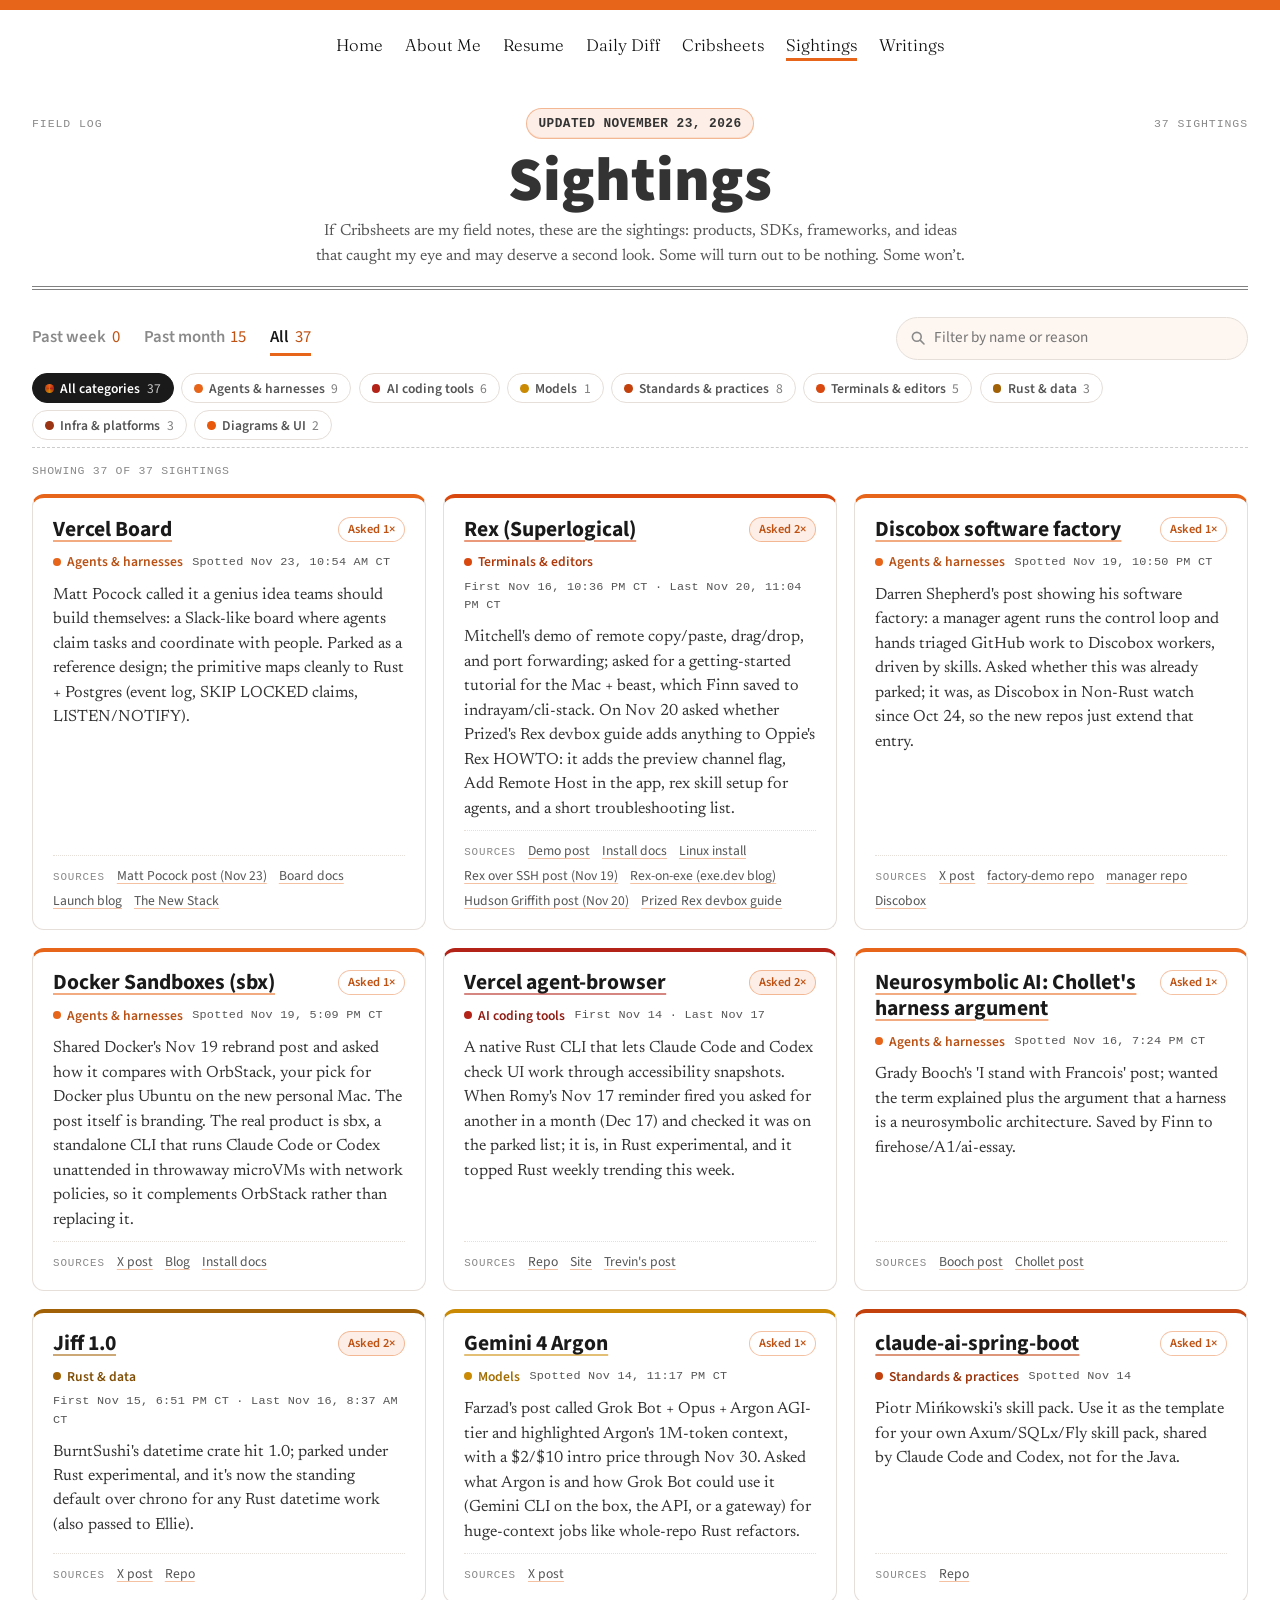
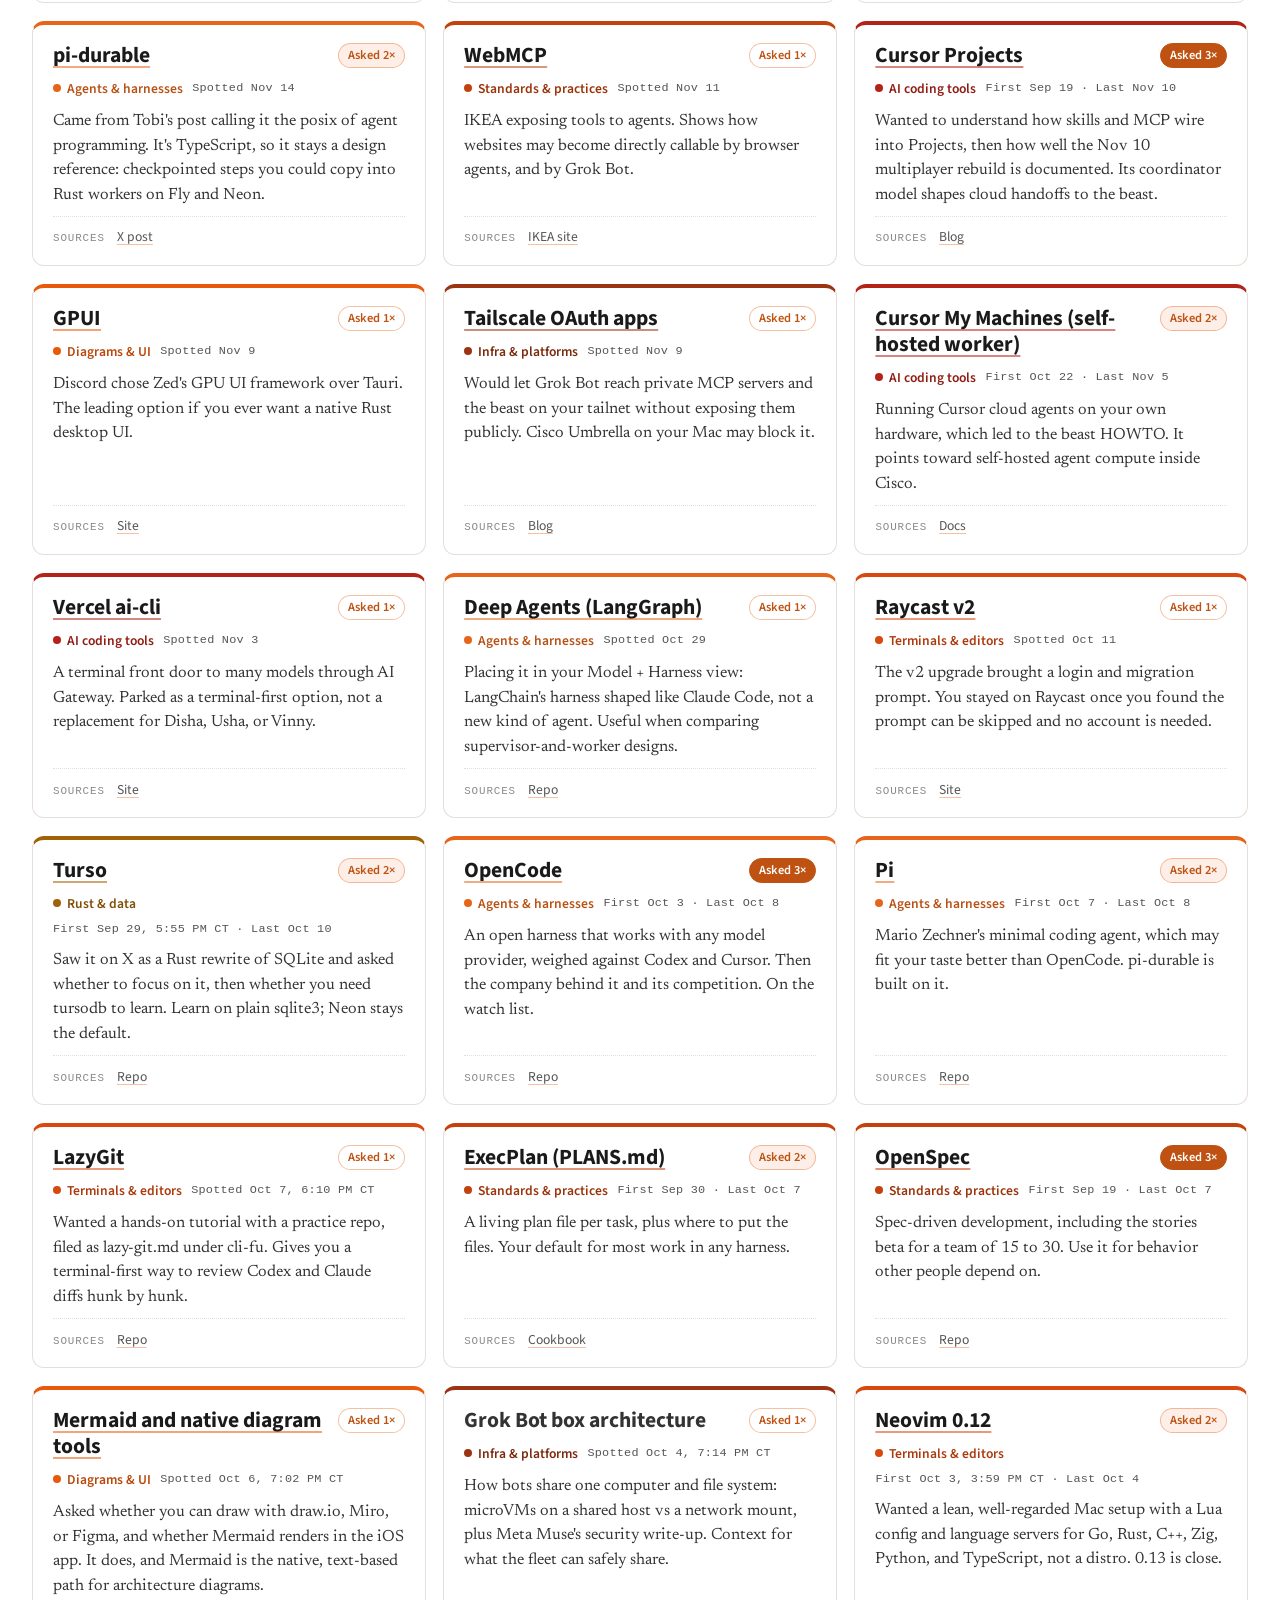
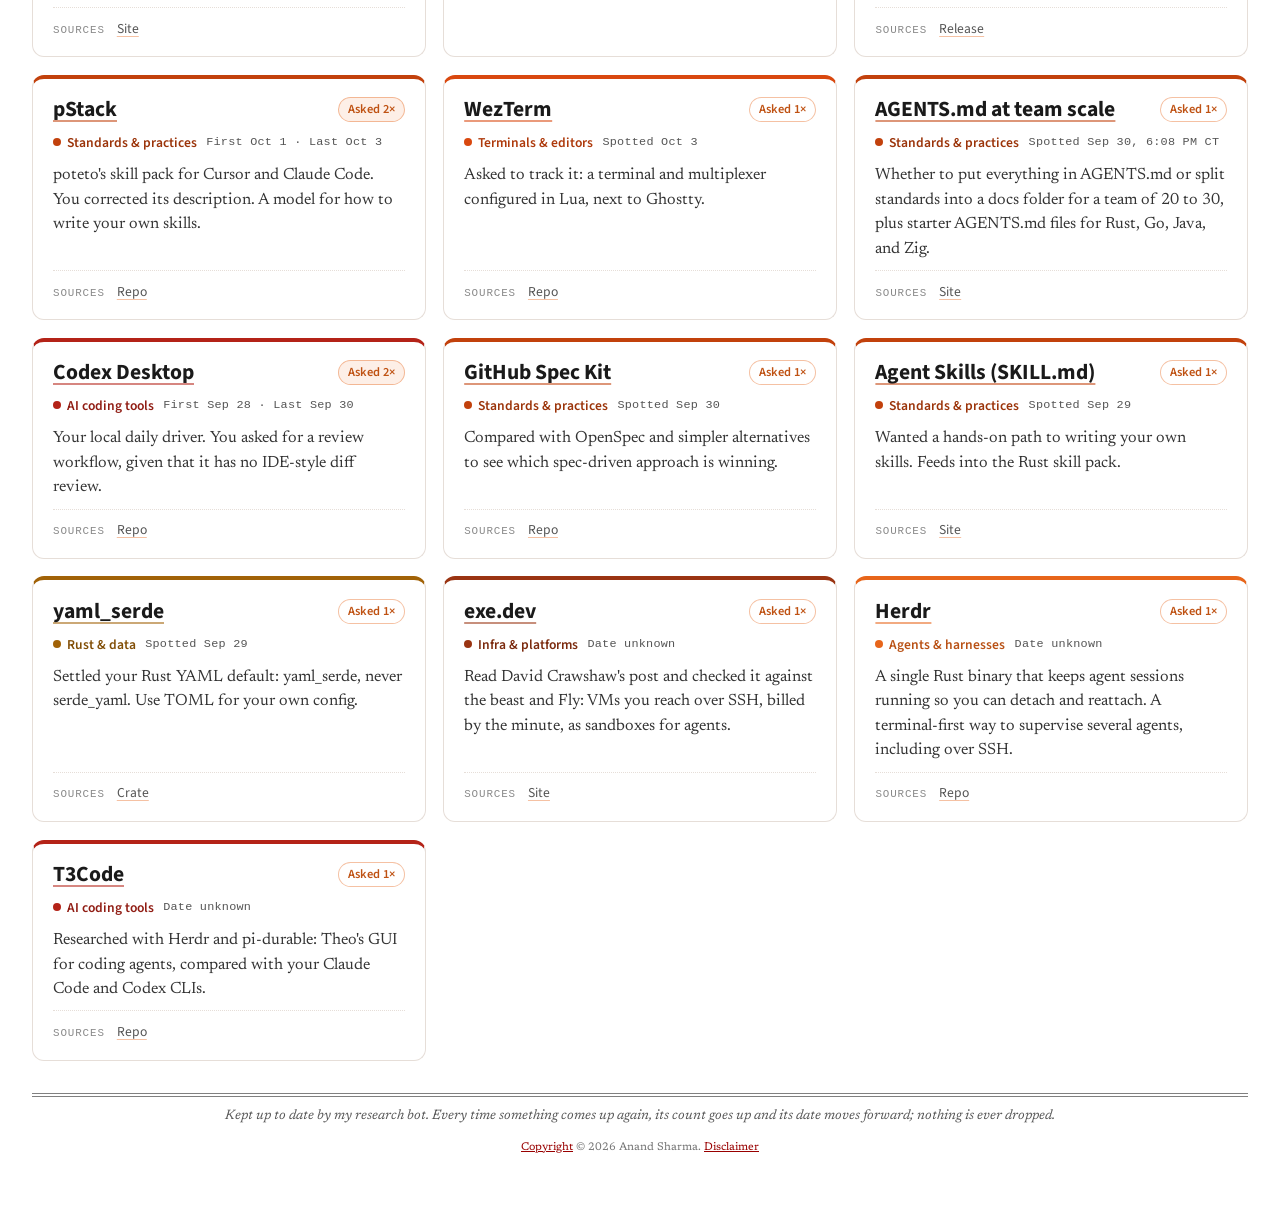
==== index.html @ 1b028ce7 "Launch Sightings: live card view of the research bot's tech log Single static page that fetches aske" ====
<!DOCTYPE html>
<html lang="en">
<head>
  <meta charset="utf-8">
  <meta name="viewport" content="width=device-width, initial-scale=1">
  <title>Sightings | Anand Sharma</title>
  <meta name="description" content="Sightings by Anand Sharma: new products, SDKs, frameworks, and ideas that caught my eye and may deserve a second look.">
  <link rel="canonical" href="https://sightings.indrayam.com/">
  <meta property="og:type" content="website">
  <meta property="og:title" content="Sightings | Anand Sharma">
  <meta property="og:description" content="New products, SDKs, frameworks, and ideas that caught my eye and may deserve a second look.">
  <meta property="og:url" content="https://sightings.indrayam.com/">
  <meta property="og:site_name" content="Sightings">
  <meta name="twitter:card" content="summary">
  <meta name="twitter:title" content="Sightings | Anand Sharma">
  <meta name="twitter:description" content="New products, SDKs, frameworks, and ideas that caught my eye and may deserve a second look.">
  <link rel="icon" href="/favicon.ico" sizes="any">
  <link rel="apple-touch-icon" href="/apple-touch-icon.png">
  <meta name="theme-color" content="#e7651a">
  <link rel="preconnect" href="https://fonts.googleapis.com">
  <link rel="preconnect" href="https://fonts.gstatic.com" crossorigin>
  <link rel="stylesheet" href="https://fonts.googleapis.com/css2?family=Fraunces:opsz,wght@9..144,300&amp;family=Newsreader:ital,opsz,wght@0,6..72,400;0,6..72,600;1,6..72,400&amp;family=Source+Sans+Pro:wght@400;600;700;900&amp;display=swap">
  <link rel="stylesheet" href="./styles.css">
  <link rel="preload" href="./asked-about.json" as="fetch" crossorigin>
</head>
<body>
  <div class="page-container">
    <header class="site-header">
      <nav class="site-nav" aria-label="Site navigation">
        <ul>
          <li><a href="https://indrayam.com/">Home</a></li>
          <li><a href="https://blog.indrayam.com/aboutme.html">About Me</a></li>
          <li><a href="https://resume.indrayam.com/">Resume</a></li>
          <li><a href="https://dailydiff.indrayam.com/">Daily Diff</a></li>
          <li><a href="https://cribsheets.indrayam.com/">Cribsheets</a></li>
          <li><a href="https://sightings.indrayam.com/" aria-current="page">Sightings</a></li>
          <li><a href="https://blog.indrayam.com/">Writings</a></li>
        </ul>
      </nav>
    </header>

    <main class="sheet">
      <header class="masthead">
        <div class="masthead-eyebrow">
          <span class="masthead-eyebrow-left">Field log</span>
          <div class="masthead-date-wrap">
            <time id="masthead-updated" datetime="">Loading…</time>
          </div>
          <span id="masthead-count" class="masthead-eyebrow-right">&nbsp;</span>
        </div>
        <h1 class="masthead-name">Sightings</h1>
        <p class="masthead-tagline">If Cribsheets are my field notes, these are the sightings: products, SDKs, frameworks, and ideas that caught my eye and may deserve a second look. Some will turn out to be nothing. Some won&rsquo;t.</p>
        <hr class="masthead-rule">
      </header>

      <section class="controls" aria-label="Filter sightings">
        <div class="controls-row">
          <div id="recency-tabs" class="recency-tabs" role="group" aria-label="Time range"></div>
          <label class="search">
            <span class="sr-only">Filter by name or reason</span>
            <svg aria-hidden="true" viewBox="0 0 20 20" width="16" height="16"><circle cx="8.5" cy="8.5" r="5.5" fill="none" stroke="currentColor" stroke-width="2"/><path d="M13 13l4.5 4.5" stroke="currentColor" stroke-width="2" stroke-linecap="round"/></svg>
            <input id="search" type="search" placeholder="Filter by name or reason" autocomplete="off">
          </label>
        </div>
        <div id="category-chips" class="category-chips" role="group" aria-label="Category"></div>
      </section>

      <p id="results-status" class="results-status" role="status" aria-live="polite"></p>
      <div id="cards" class="cards" aria-busy="true"></div>

      <footer class="colophon">
        Kept up to date by my research bot. Every time something comes up again, its count goes up and its date moves forward; nothing is ever dropped.
      </footer>
    </main>

    <footer class="copyright">
      <a href="https://creativecommons.org/licenses/by-nd-nc/1.0/">Copyright</a> &copy; 2026 Anand Sharma. <a href="https://blog.indrayam.com/disclaimer.html">Disclaimer</a>
    </footer>
  </div>

  <script src="./app.js"></script>
</body>
</html>
---- styles.css ----
:root {
  --bg-page: #ffffff;
  --bg-card: #ffffff;
  --bg-warm: #fdf6f1;
  --ink: #333333;
  --ink-strong: #1a1a1a;
  --ink-soft: #555555;
  --ink-faint: #8a8a8a;
  --rule: #808080;
  --rule-subtle: #e6ded8;
  --accent: #e7651a;
  --accent-soft: rgba(231, 101, 26, 0.1);
  --accent-line: rgba(231, 101, 26, 0.4);
  /* Darker shade of --accent for white text (4.5:1+). */
  --accent-strong: #bf5213;
  --link: #990000;
  --font-display: "Source Sans Pro", Arial, sans-serif;
  --font-body: "Newsreader", Georgia, "Times New Roman", serif;
  --font-mono: Courier, "Courier New", monospace;
  --sheet-pad: clamp(1rem, 2.5vw, 2.25rem);
  --radius: 12px;
}

*,
*::before,
*::after {
  box-sizing: border-box;
}

::selection {
  background-color: rgba(231, 101, 26, 0.18);
  color: inherit;
}

html {
  -webkit-font-smoothing: antialiased;
  -moz-osx-font-smoothing: grayscale;
  overflow-x: hidden;
}

body {
  margin: 0 0 5px;
  background: var(--bg-page);
  border-top: 10px solid var(--accent);
  color: var(--ink);
  font-family: var(--font-body);
  line-height: 1.55;
}

a {
  color: var(--link);
  text-decoration: underline;
  text-underline-offset: 0.12em;
}

.page-container {
  padding: 0 0 4rem;
}

.sr-only {
  position: absolute;
  width: 1px;
  height: 1px;
  padding: 0;
  margin: -1px;
  overflow: hidden;
  clip: rect(0, 0, 0, 0);
  white-space: nowrap;
  border: 0;
}

/* Site header: shared with the blog, resume, The Daily Diff, and Cribsheets. */
.site-header {
  margin-top: 18px;
  margin-bottom: 14px;
}

.site-nav ul {
  display: flex;
  flex-wrap: wrap;
  justify-content: center;
  gap: 4px 22px;
  margin: 0;
  padding: 0;
  list-style: none;
}

.site-nav a {
  display: inline-block;
  padding: 4px 0;
  color: #111111;
  font-family: Fraunces, Georgia, "Times New Roman", serif;
  font-size: 1.05rem;
  font-weight: 300;
  text-decoration: underline;
  text-decoration-color: transparent;
  text-decoration-thickness: 3px;
  text-underline-offset: 7px;
  transition: text-decoration-color 0.15s ease;
}

.site-nav a:hover,
.site-nav a:focus-visible,
.site-nav a[aria-current="page"] {
  text-decoration-color: var(--accent);
}

.site-nav a:focus-visible {
  outline: 2px solid #e7651a;
  outline-offset: 4px;
}

.copyright {
  font-family: var(--font-body);
  font-size: 0.6875rem;
  margin-top: 5px;
  text-align: center;
  color: #767676;
}

.copyright a {
  color: var(--link);
}

/* Sheet */
.sheet {
  max-width: 1320px;
  margin: 0 auto;
  padding: var(--sheet-pad);
  padding-bottom: 0.4rem;
}

/* Masthead: same structure as The Daily Diff's. */
.masthead {
  text-align: center;
  padding-bottom: 0.45rem;
}

.masthead-eyebrow {
  display: grid;
  grid-template-columns: 1fr auto 1fr;
  align-items: center;
  gap: 0.75rem;
  font-family: var(--font-mono);
  font-size: 0.72rem;
  letter-spacing: 0.08em;
  text-transform: uppercase;
  color: var(--ink-faint);
  padding-bottom: 0.35rem;
}

.masthead-eyebrow-left {
  text-align: left;
}

.masthead-eyebrow-right {
  text-align: right;
}

.masthead-date-wrap {
  display: inline-flex;
  align-items: center;
  padding: 0.28rem 0.7rem 0.3rem;
  border: 1px solid var(--accent-line);
  border-radius: 999px;
  background: var(--accent-soft);
  box-shadow: inset 0 -1px 0 rgba(231, 101, 26, 0.12);
  color: var(--ink);
  font-size: 0.8rem;
  font-weight: 700;
  letter-spacing: 0.035em;
}

.masthead-name {
  font-family: var(--font-display);
  font-weight: 900;
  font-size: clamp(2.5rem, 5vw, 3.85rem);
  line-height: 1.02;
  margin: 0.3rem 0 0;
  color: var(--ink);
}

.masthead-tagline {
  max-width: 44rem;
  margin: 0.4rem auto 0;
  font-size: 1rem;
  color: var(--ink-soft);
  text-wrap: balance;
}

.masthead-rule {
  border: none;
  border-top: 4px double var(--rule);
  margin: 1.1rem 0 0.32rem;
}

/* Controls */
.controls {
  padding: 0.9rem 0 0.4rem;
  border-bottom: 1px dashed #cccccc;
}

.controls-row {
  display: flex;
  flex-wrap: wrap;
  align-items: center;
  justify-content: space-between;
  gap: 0.75rem 1.5rem;
}

.recency-tabs {
  display: flex;
  gap: 1.5rem;
}

.tab {
  appearance: none;
  background: none;
  border: none;
  padding: 0.3rem 0;
  font-family: var(--font-display);
  font-size: 1.05rem;
  font-weight: 600;
  color: var(--ink-faint);
  cursor: pointer;
  border-bottom: 3px solid transparent;
  transition: color 0.15s ease, border-color 0.15s ease;
}

.tab:hover {
  color: var(--ink);
  border-bottom-color: var(--accent-line);
}

.tab[aria-pressed="true"] {
  color: var(--ink-strong);
  border-bottom-color: var(--accent);
}

.tab-count {
  margin-left: 0.35rem;
  font-weight: 400;
  color: var(--accent-strong);
  font-variant-numeric: tabular-nums;
}

.tab:focus-visible,
.chip:focus-visible,
.search input:focus-visible,
.card a:focus-visible {
  outline: 2px solid var(--accent);
  outline-offset: 3px;
}

.search {
  position: relative;
  display: flex;
  align-items: center;
  flex: 0 1 22rem;
  min-width: 14rem;
  color: var(--ink-faint);
}

.search svg {
  position: absolute;
  left: 0.85rem;
  pointer-events: none;
}

.search input {
  width: 100%;
  padding: 0.55rem 0.9rem 0.55rem 2.3rem;
  font: inherit;
  font-family: var(--font-display);
  font-size: 0.95rem;
  color: var(--ink);
  background: var(--bg-warm);
  border: 1px solid var(--rule-subtle);
  border-radius: 999px;
  transition: border-color 0.15s ease, background-color 0.15s ease;
}

.search input:focus {
  background: #ffffff;
  border-color: var(--accent);
}

.category-chips {
  display: flex;
  flex-wrap: wrap;
  gap: 0.45rem;
  margin-top: 0.85rem;
}

.chip {
  --hue: var(--accent);
  display: inline-flex;
  align-items: center;
  gap: 0.4rem;
  padding: 0.28rem 0.75rem;
  font-family: var(--font-display);
  font-size: 0.85rem;
  font-weight: 600;
  color: var(--ink-soft);
  background: #ffffff;
  border: 1px solid var(--rule-subtle);
  border-radius: 999px;
  cursor: pointer;
  transition: color 0.15s ease, background-color 0.15s ease, border-color 0.15s ease;
}

.chip::before {
  content: "";
  width: 0.55rem;
  height: 0.55rem;
  border-radius: 50%;
  background: var(--hue);
}

.chip.is-all::before {
  background: conic-gradient(#e7651a, #b42318, #ca8a04, #c2410c, #e7651a);
}

.chip:hover {
  color: var(--ink-strong);
  border-color: var(--hue);
}

.chip[aria-pressed="true"] {
  color: #ffffff;
  background: var(--ink-strong);
  border-color: var(--ink-strong);
}

.chip.is-empty {
  opacity: 0.45;
}

.chip-count {
  font-weight: 400;
  font-variant-numeric: tabular-nums;
  opacity: 0.75;
}

.results-status {
  margin: 0.9rem 0 0.9rem;
  font-family: var(--font-mono);
  font-size: 0.72rem;
  letter-spacing: 0.06em;
  text-transform: uppercase;
  color: var(--ink-faint);
}

.results-status button {
  margin-left: 0.5rem;
  padding: 0;
  font: inherit;
  color: var(--accent-strong);
  background: none;
  border: none;
  text-decoration: underline;
  cursor: pointer;
}

/* Cards */
.cards {
  display: grid;
  grid-template-columns: 1fr;
  gap: 1.1rem;
}

@media (min-width: 680px) {
  .cards {
    grid-template-columns: repeat(2, minmax(0, 1fr));
  }
}

@media (min-width: 1040px) {
  .cards {
    grid-template-columns: repeat(3, minmax(0, 1fr));
  }
}

.card {
  --hue: var(--accent);
  position: relative;
  display: flex;
  flex-direction: column;
  gap: 0.55rem;
  min-width: 0;
  padding: 1.15rem 1.25rem 1.1rem;
  background: var(--bg-card);
  border: 1px solid var(--rule-subtle);
  border-top: 4px solid var(--hue);
  border-radius: var(--radius);
  transition: box-shadow 0.2s ease, transform 0.2s ease, border-color 0.2s ease;
}

.card:hover {
  border-color: color-mix(in srgb, var(--hue) 45%, var(--rule-subtle));
  border-top-color: var(--hue);
  box-shadow: 0 10px 28px -14px rgba(120, 50, 10, 0.35);
  transform: translateY(-2px);
}

.card.is-fresh {
  background: linear-gradient(180deg, var(--bg-warm) 0, #ffffff 7rem);
}

.card-head {
  display: flex;
  align-items: flex-start;
  justify-content: space-between;
  gap: 0.75rem;
}

.card-title {
  margin: 0;
  font-family: var(--font-display);
  font-size: 1.35rem;
  font-weight: 700;
  line-height: 1.2;
  overflow-wrap: anywhere;
}

.card-title a {
  color: var(--ink-strong);
  text-decoration: underline;
  text-decoration-color: color-mix(in srgb, var(--hue) 55%, transparent);
  text-decoration-thickness: 2px;
  text-underline-offset: 4px;
  transition: color 0.15s ease, text-decoration-color 0.15s ease;
}

.card-title a:hover {
  color: var(--accent-strong);
  text-decoration-color: var(--accent);
}

.badges {
  display: flex;
  flex-direction: column;
  align-items: flex-end;
  gap: 0.3rem;
  flex-shrink: 0;
}

.badge {
  padding: 0.12rem 0.55rem;
  font-family: var(--font-display);
  font-size: 0.78rem;
  font-weight: 600;
  white-space: nowrap;
  border-radius: 999px;
  border: 1px solid var(--accent-line);
  color: var(--accent-strong);
  background: #ffffff;
}

.badge[data-times="2"] {
  background: var(--accent-soft);
}

.badge[data-times="3"] {
  color: #ffffff;
  background: var(--accent-strong);
  border-color: var(--accent-strong);
}

.badge.is-new {
  color: #ffffff;
  background: var(--accent);
  border-color: var(--accent);
  font-size: 0.7rem;
  letter-spacing: 0.06em;
  text-transform: uppercase;
}

.card-meta {
  display: flex;
  flex-wrap: wrap;
  align-items: center;
  gap: 0.35rem 0.6rem;
  font-family: var(--font-display);
  font-size: 0.85rem;
  color: var(--ink-faint);
}

.card-cat {
  display: inline-flex;
  align-items: center;
  gap: 0.35rem;
  padding: 0;
  font: inherit;
  font-weight: 600;
  color: color-mix(in srgb, var(--hue) 80%, #000000);
  background: none;
  border: none;
  cursor: pointer;
}

.card-cat::before {
  content: "";
  width: 0.5rem;
  height: 0.5rem;
  border-radius: 50%;
  background: var(--hue);
}

.card-cat:hover {
  text-decoration: underline;
}

.card-dates {
  font-family: var(--font-mono);
  font-size: 0.74rem;
  letter-spacing: 0.02em;
  color: var(--ink-soft);
}

.card-why {
  margin: 0.1rem 0 0;
  font-size: 1.02rem;
  line-height: 1.5;
  color: var(--ink);
  overflow-wrap: anywhere;
}

.card-sources {
  display: flex;
  flex-wrap: wrap;
  align-items: baseline;
  gap: 0.25rem 0.75rem;
  margin-top: auto;
  padding-top: 0.6rem;
  border-top: 1px dotted var(--rule-subtle);
  font-family: var(--font-display);
  font-size: 0.85rem;
}

.card-sources-label {
  font-family: var(--font-mono);
  font-size: 0.68rem;
  letter-spacing: 0.08em;
  text-transform: uppercase;
  color: var(--ink-faint);
}

.card-sources a {
  color: var(--ink-soft);
  text-decoration-color: var(--accent-line);
  text-underline-offset: 3px;
}

.card-sources a:hover {
  color: var(--accent-strong);
  text-decoration-color: var(--accent);
}

mark {
  background: rgba(231, 101, 26, 0.22);
  color: inherit;
  border-radius: 2px;
}

.empty {
  grid-column: 1 / -1;
  padding: 2.5rem 1rem;
  text-align: center;
  color: var(--ink-soft);
  background: var(--bg-warm);
  border: 1px dashed var(--accent-line);
  border-radius: var(--radius);
}

.empty[data-state="error"] {
  color: var(--link);
}

.colophon {
  margin-top: 2rem;
  padding-top: 0.6rem;
  border-top: 4px double var(--rule);
  font-size: 0.85rem;
  font-style: italic;
  text-align: center;
  color: var(--ink-soft);
}

@media (max-width: 640px) {
  .masthead-eyebrow {
    grid-template-columns: 1fr;
    justify-items: center;
    gap: 0.3rem;
  }

  .masthead-eyebrow-left {
    display: none;
  }

  .masthead-eyebrow-right {
    text-align: center;
  }

  .search {
    flex-basis: 100%;
  }

  .recency-tabs {
    gap: 1.1rem;
  }

  .category-chips {
    flex-wrap: nowrap;
    overflow-x: auto;
    margin-right: calc(-1 * var(--sheet-pad));
    padding-right: var(--sheet-pad);
    padding-bottom: 0.3rem;
    scrollbar-width: none;
  }

  .chip {
    flex-shrink: 0;
  }
}

@media (prefers-reduced-motion: reduce) {
  .card,
  .card:hover {
    transition: none;
    transform: none;
  }
}
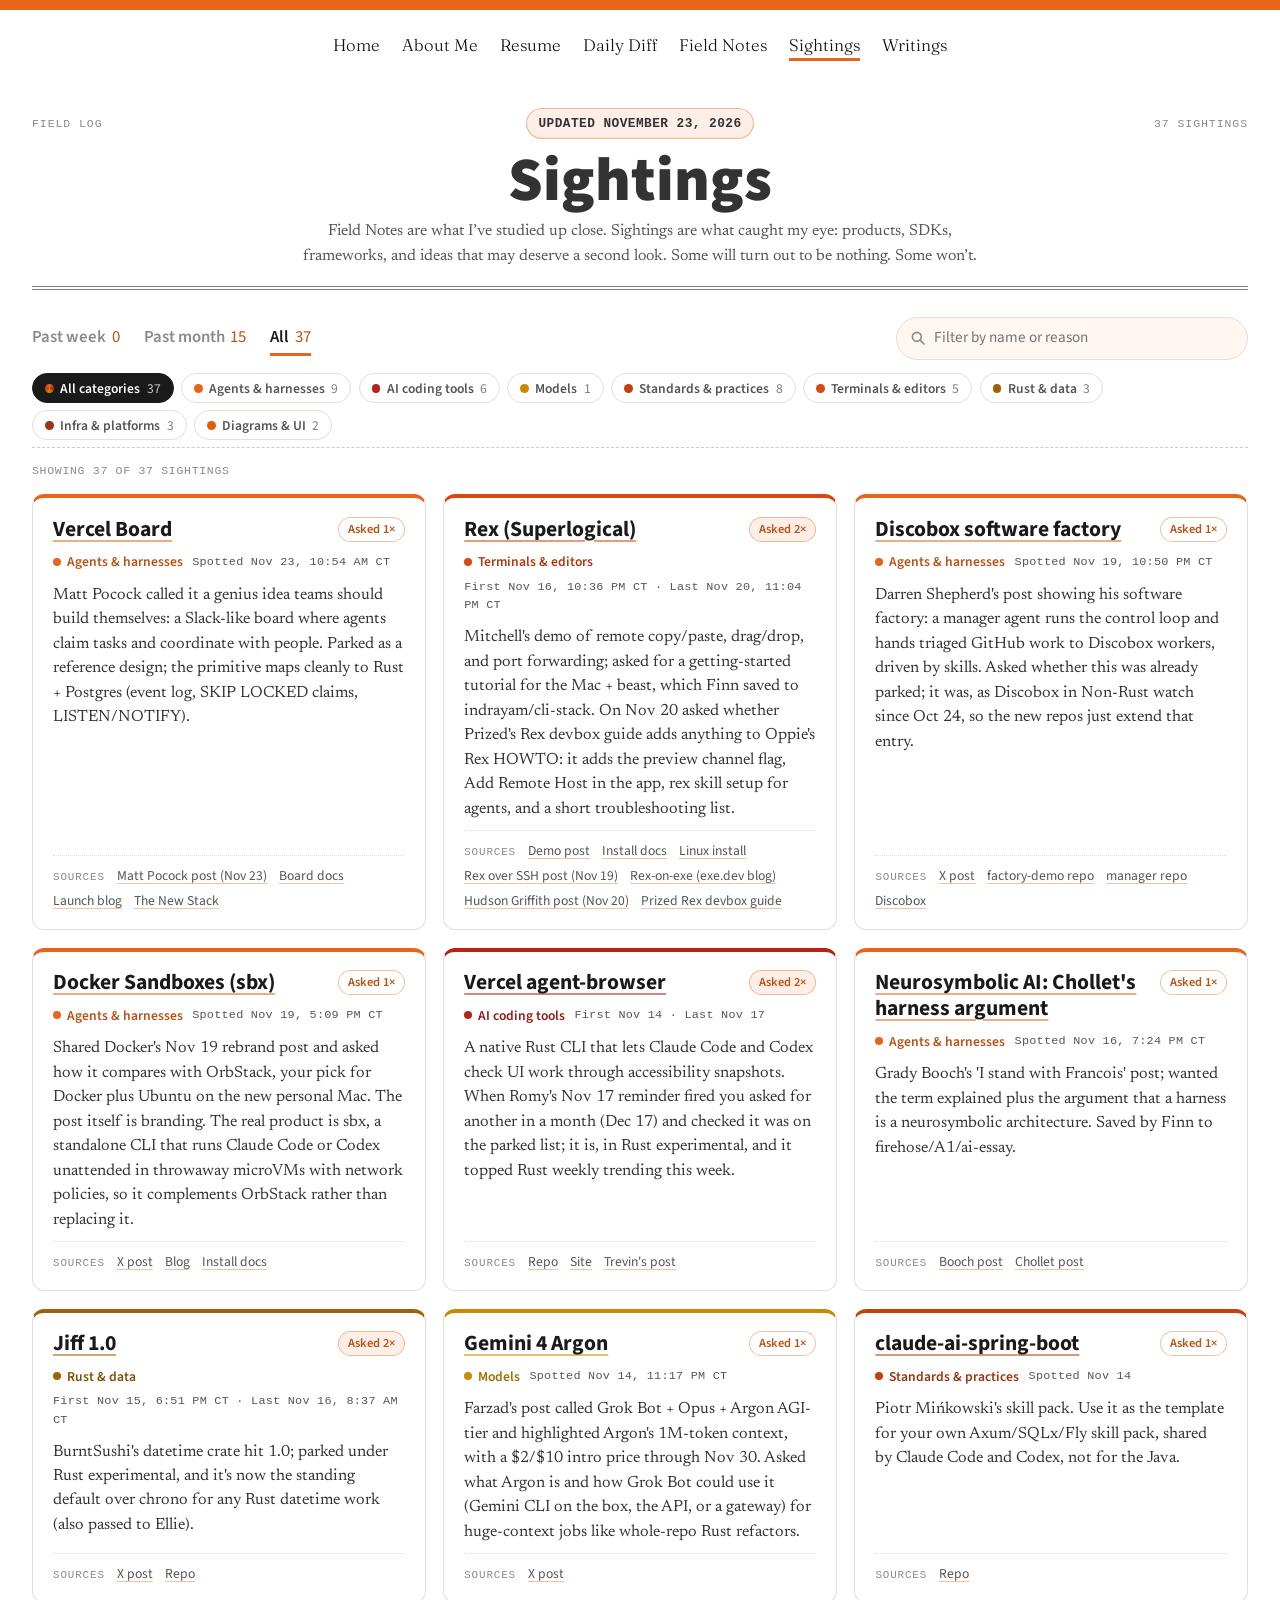
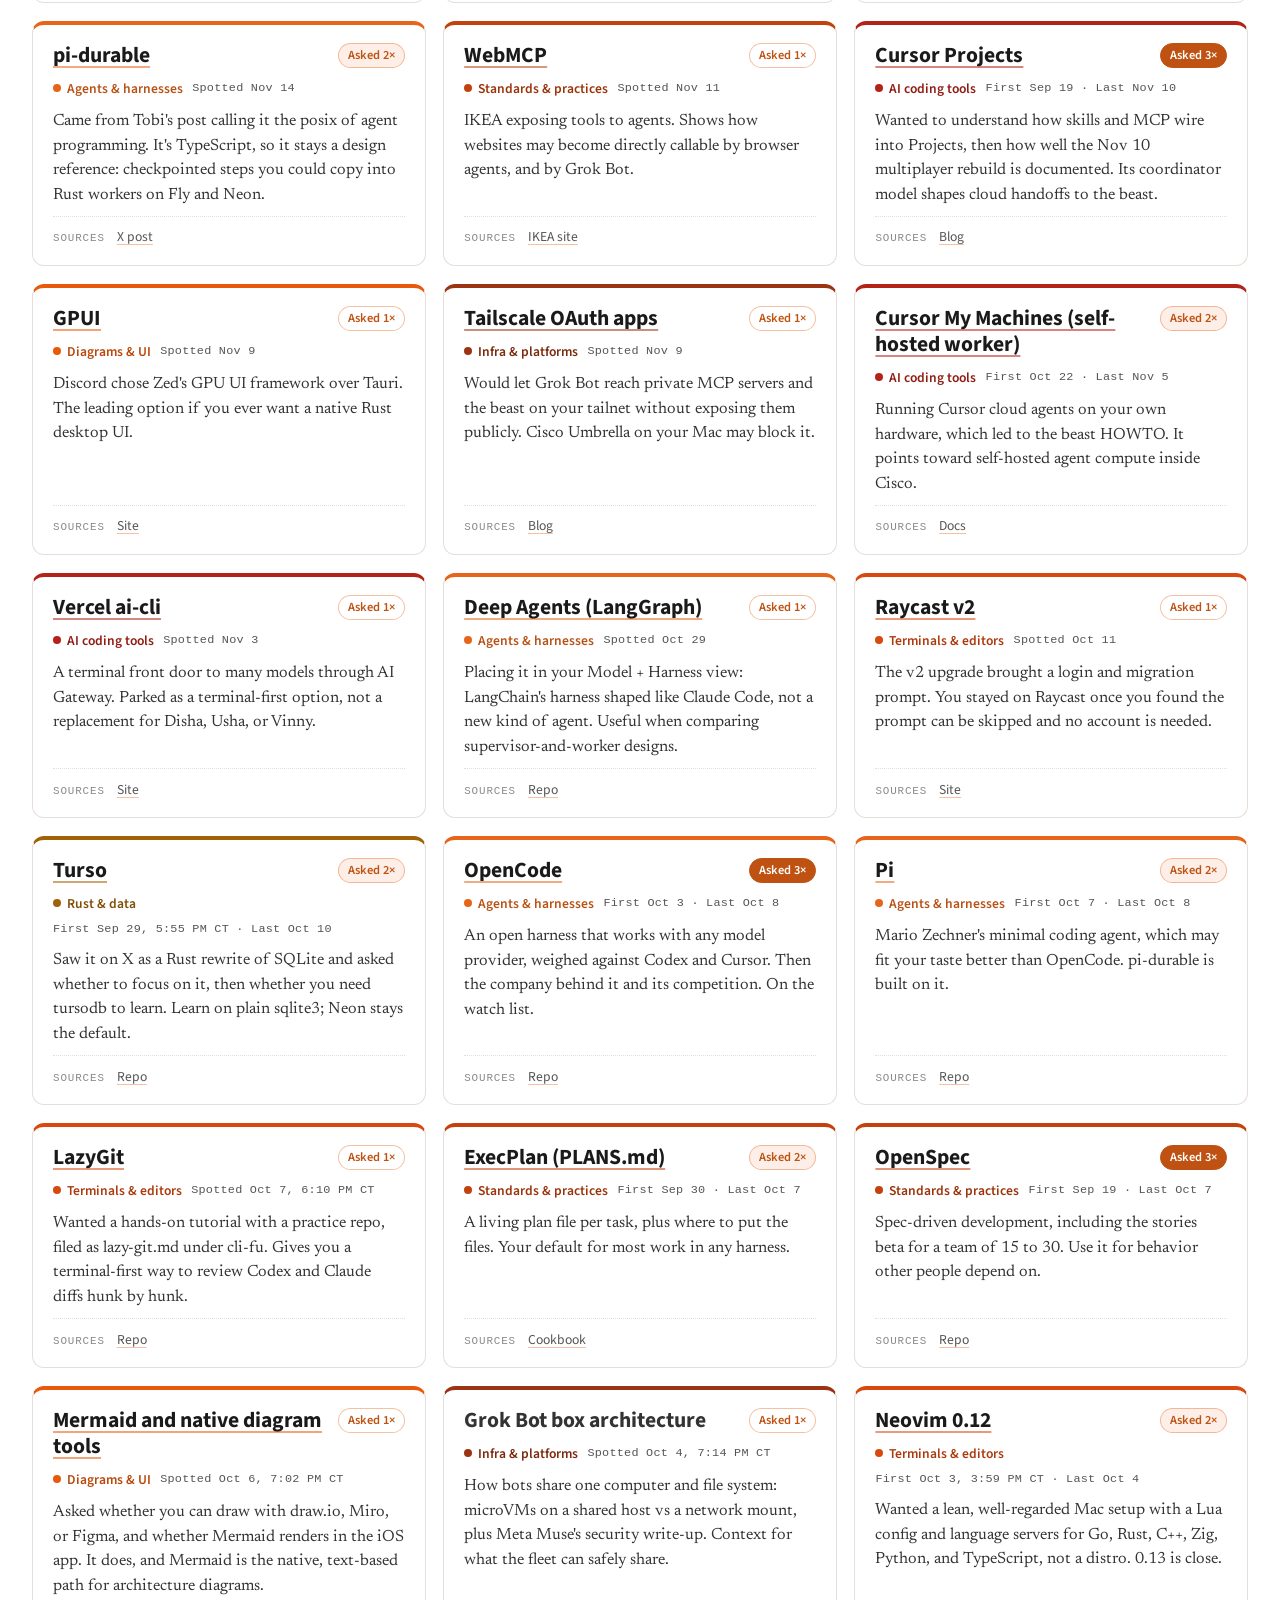
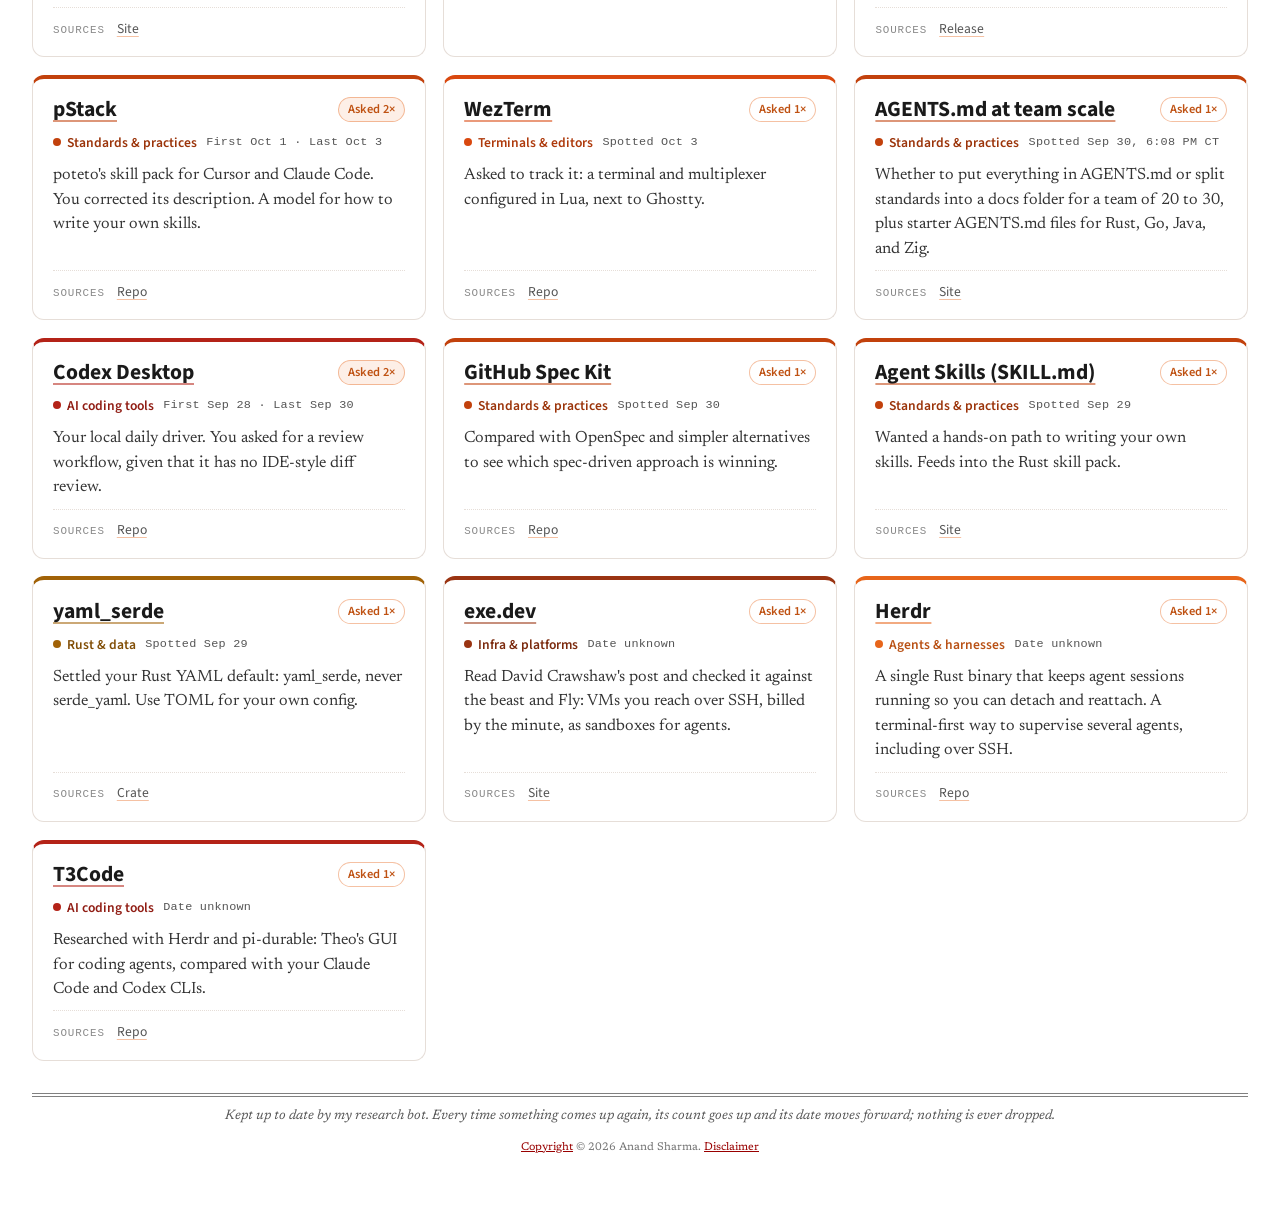
==== commit a104fb9e: "Rebrand Cribsheets to Field Notes The explainer site is now Field Notes at fieldnotes.indrayam.com; " ====
--- a/index.html
+++ b/index.html
@@ -32,7 +32,7 @@
           <li><a href="https://blog.indrayam.com/aboutme.html">About Me</a></li>
           <li><a href="https://resume.indrayam.com/">Resume</a></li>
           <li><a href="https://dailydiff.indrayam.com/">Daily Diff</a></li>
-          <li><a href="https://cribsheets.indrayam.com/">Cribsheets</a></li>
+          <li><a href="https://fieldnotes.indrayam.com/">Field Notes</a></li>
           <li><a href="https://sightings.indrayam.com/" aria-current="page">Sightings</a></li>
           <li><a href="https://blog.indrayam.com/">Writings</a></li>
         </ul>
@@ -49,7 +49,7 @@
           <span id="masthead-count" class="masthead-eyebrow-right">&nbsp;</span>
         </div>
         <h1 class="masthead-name">Sightings</h1>
-        <p class="masthead-tagline">If Cribsheets are my field notes, these are the sightings: products, SDKs, frameworks, and ideas that caught my eye and may deserve a second look. Some will turn out to be nothing. Some won&rsquo;t.</p>
+        <p class="masthead-tagline">Field Notes are what I&rsquo;ve studied up close. Sightings are what caught my eye: products, SDKs, frameworks, and ideas that may deserve a second look. Some will turn out to be nothing. Some won&rsquo;t.</p>
         <hr class="masthead-rule">
       </header>
 
--- a/styles.css
+++ b/styles.css
@@ -69,7 +69,7 @@
   border: 0;
 }
 
-/* Site header: shared with the blog, resume, The Daily Diff, and Cribsheets. */
+/* Site header: shared with the blog, resume, The Daily Diff, and Field Notes. */
 .site-header {
   margin-top: 18px;
   margin-bottom: 14px;
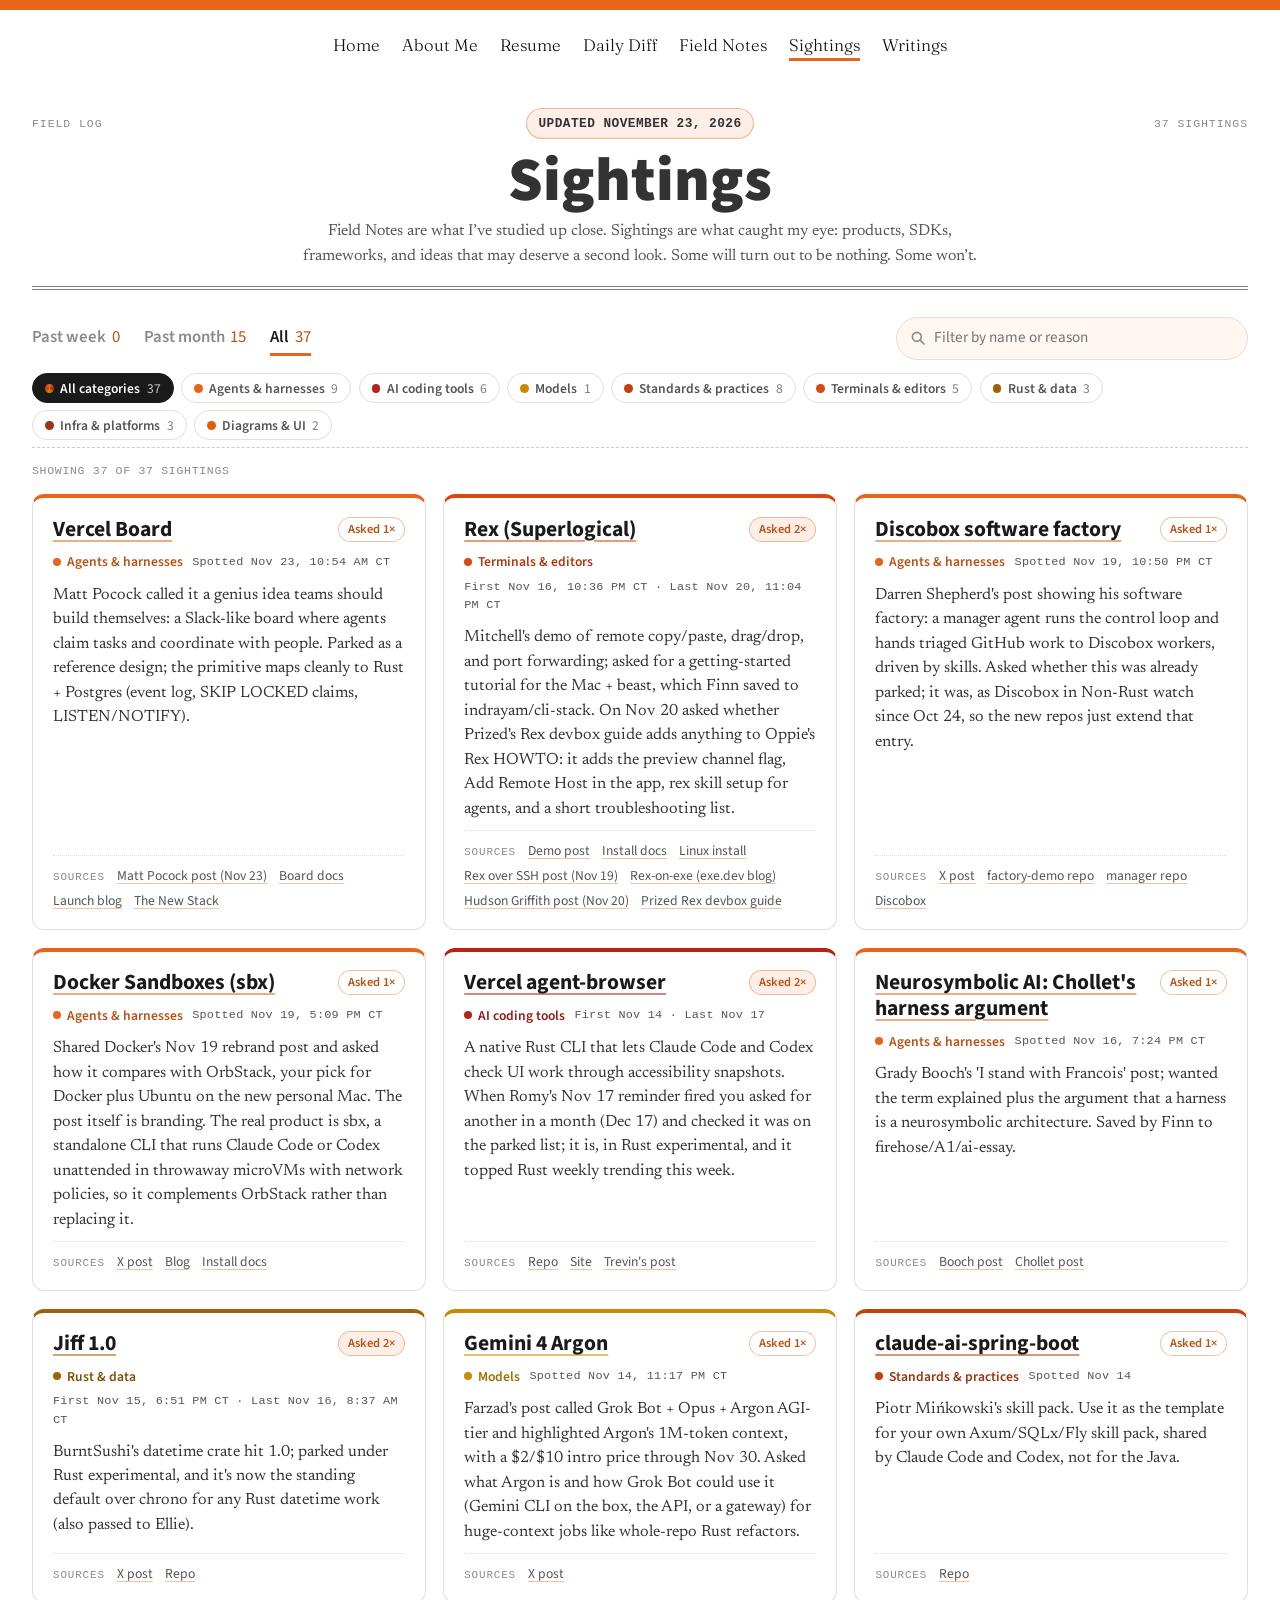
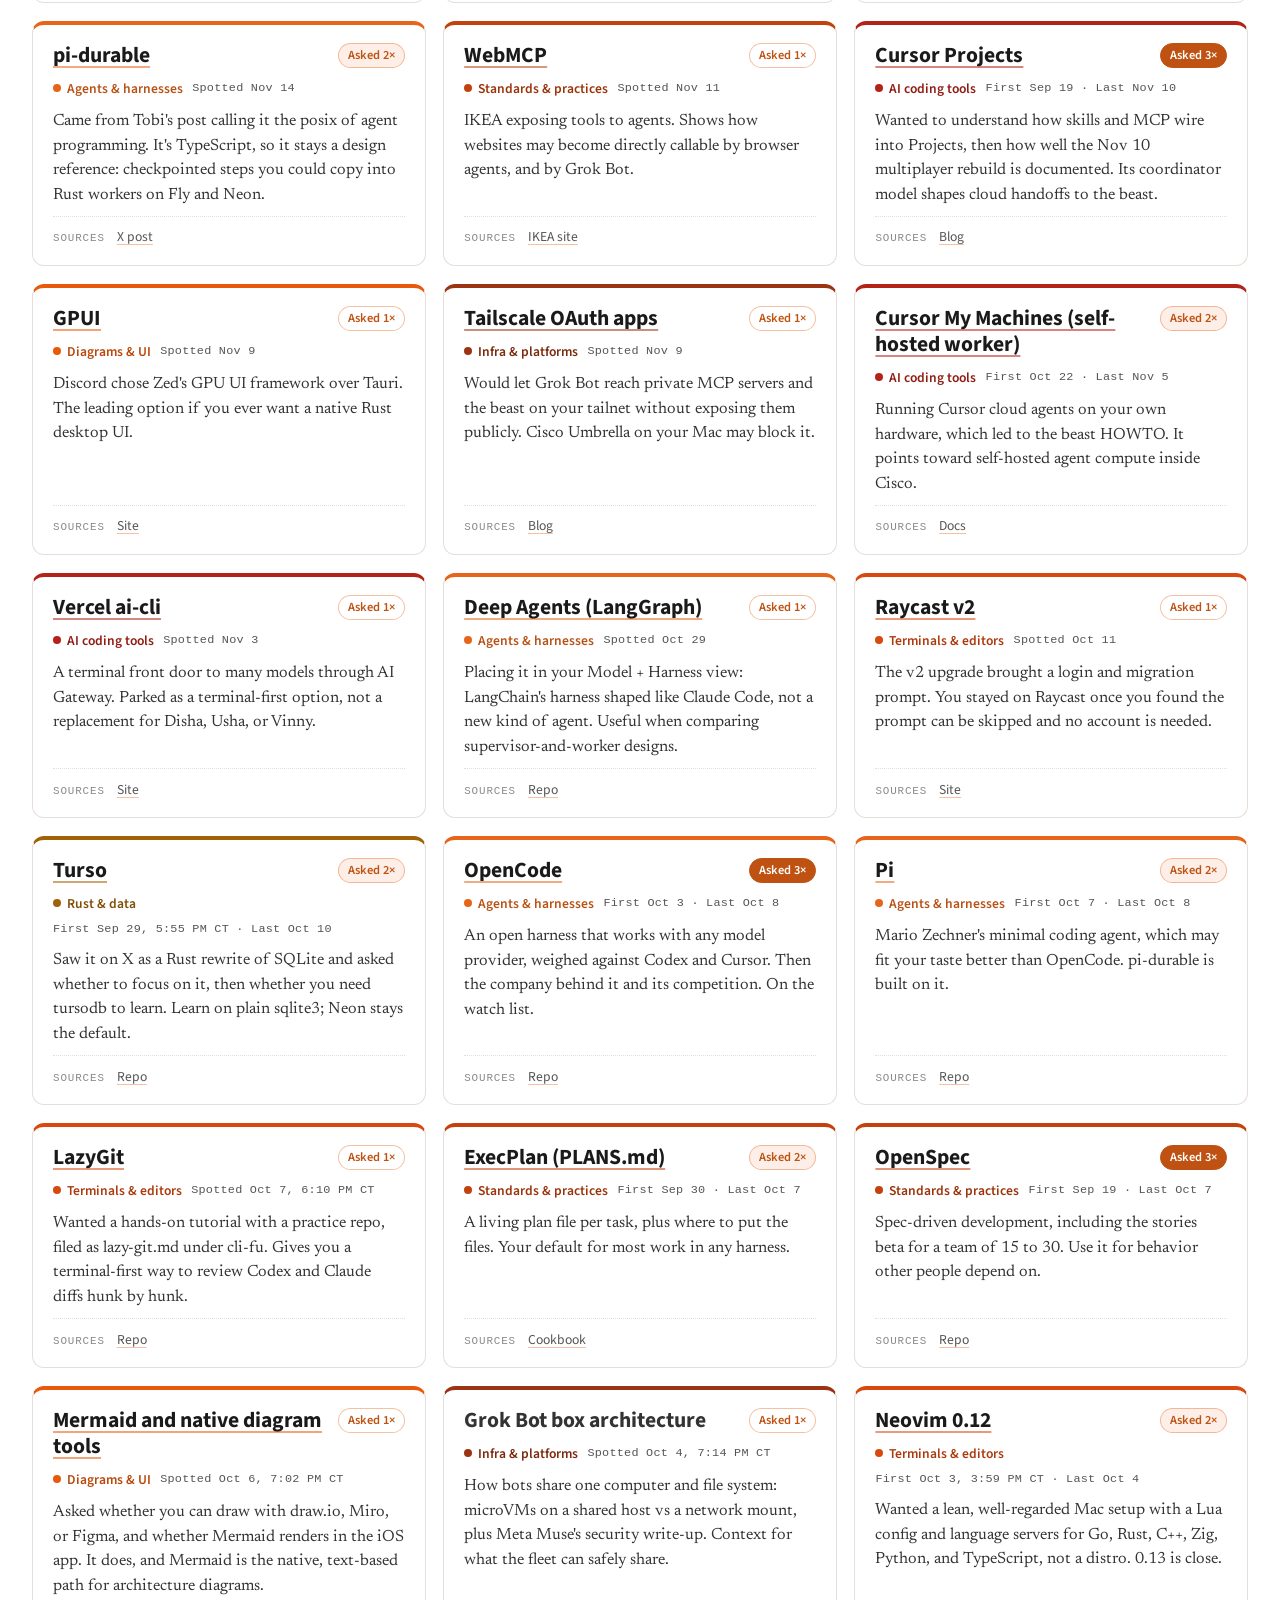
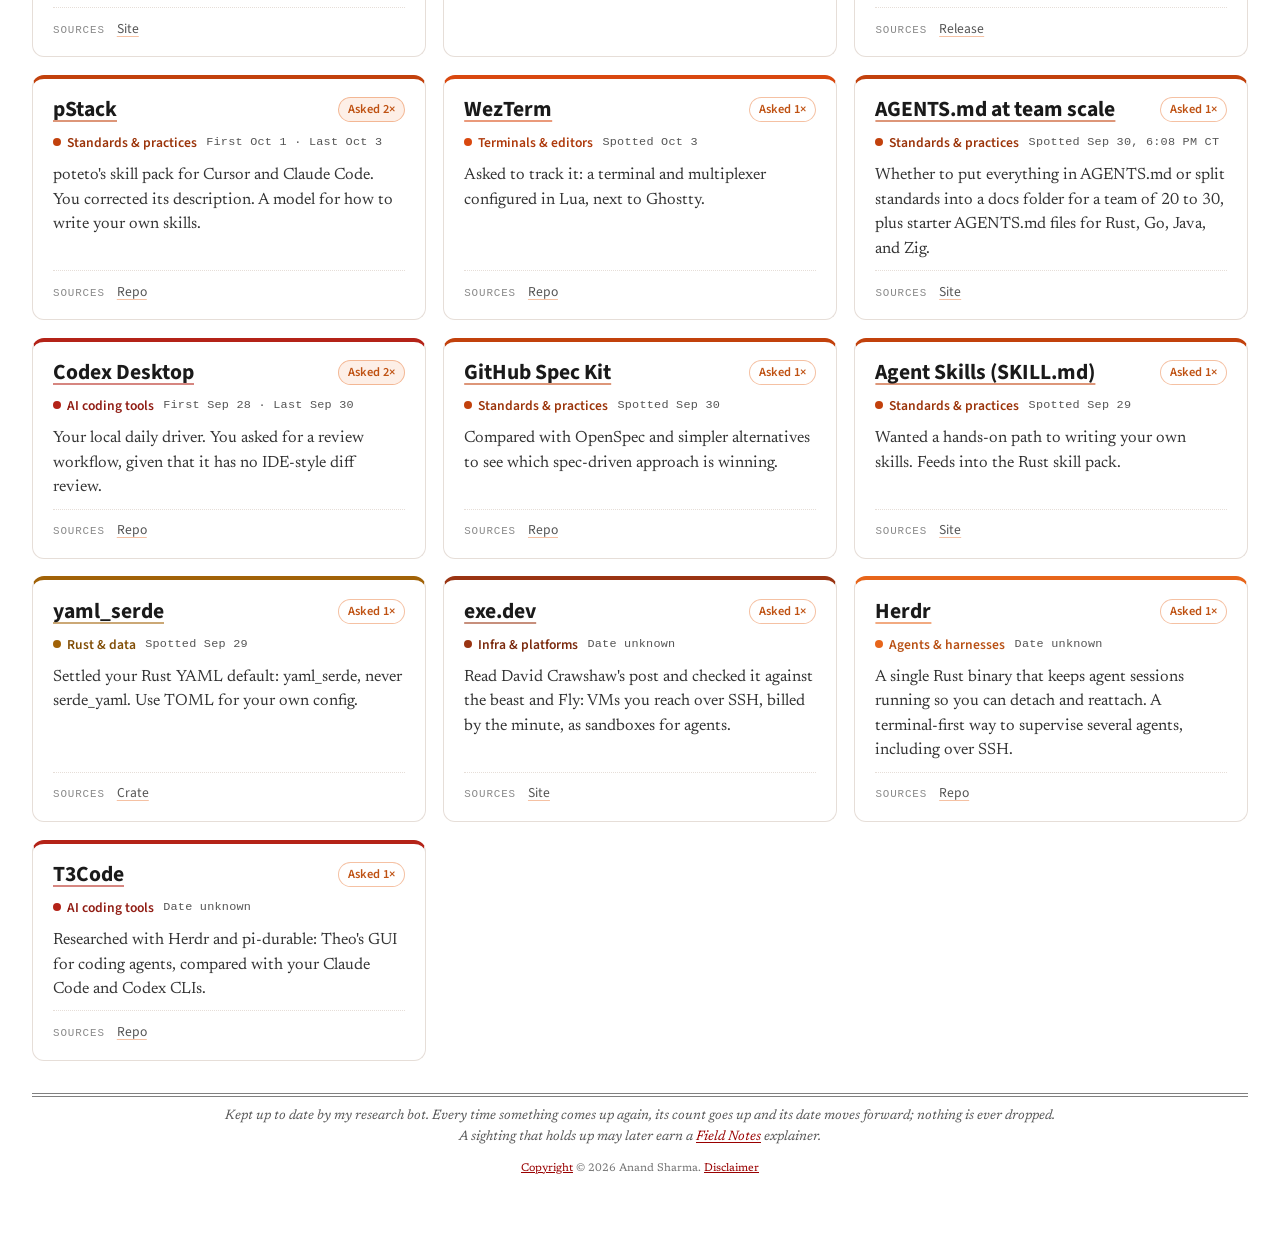
==== commit 05e8d8f7: "Footer: link Sightings to Field Notes Co-Authored-By: Claude Opus 5.5 <noreply@anthropic.com>" ====
--- a/index.html
+++ b/index.html
@@ -70,6 +70,7 @@
 
       <footer class="colophon">
         Kept up to date by my research bot. Every time something comes up again, its count goes up and its date moves forward; nothing is ever dropped.
+        <br>A sighting that holds up may later earn a <a href="https://fieldnotes.indrayam.com/">Field Notes</a> explainer.
       </footer>
     </main>
 
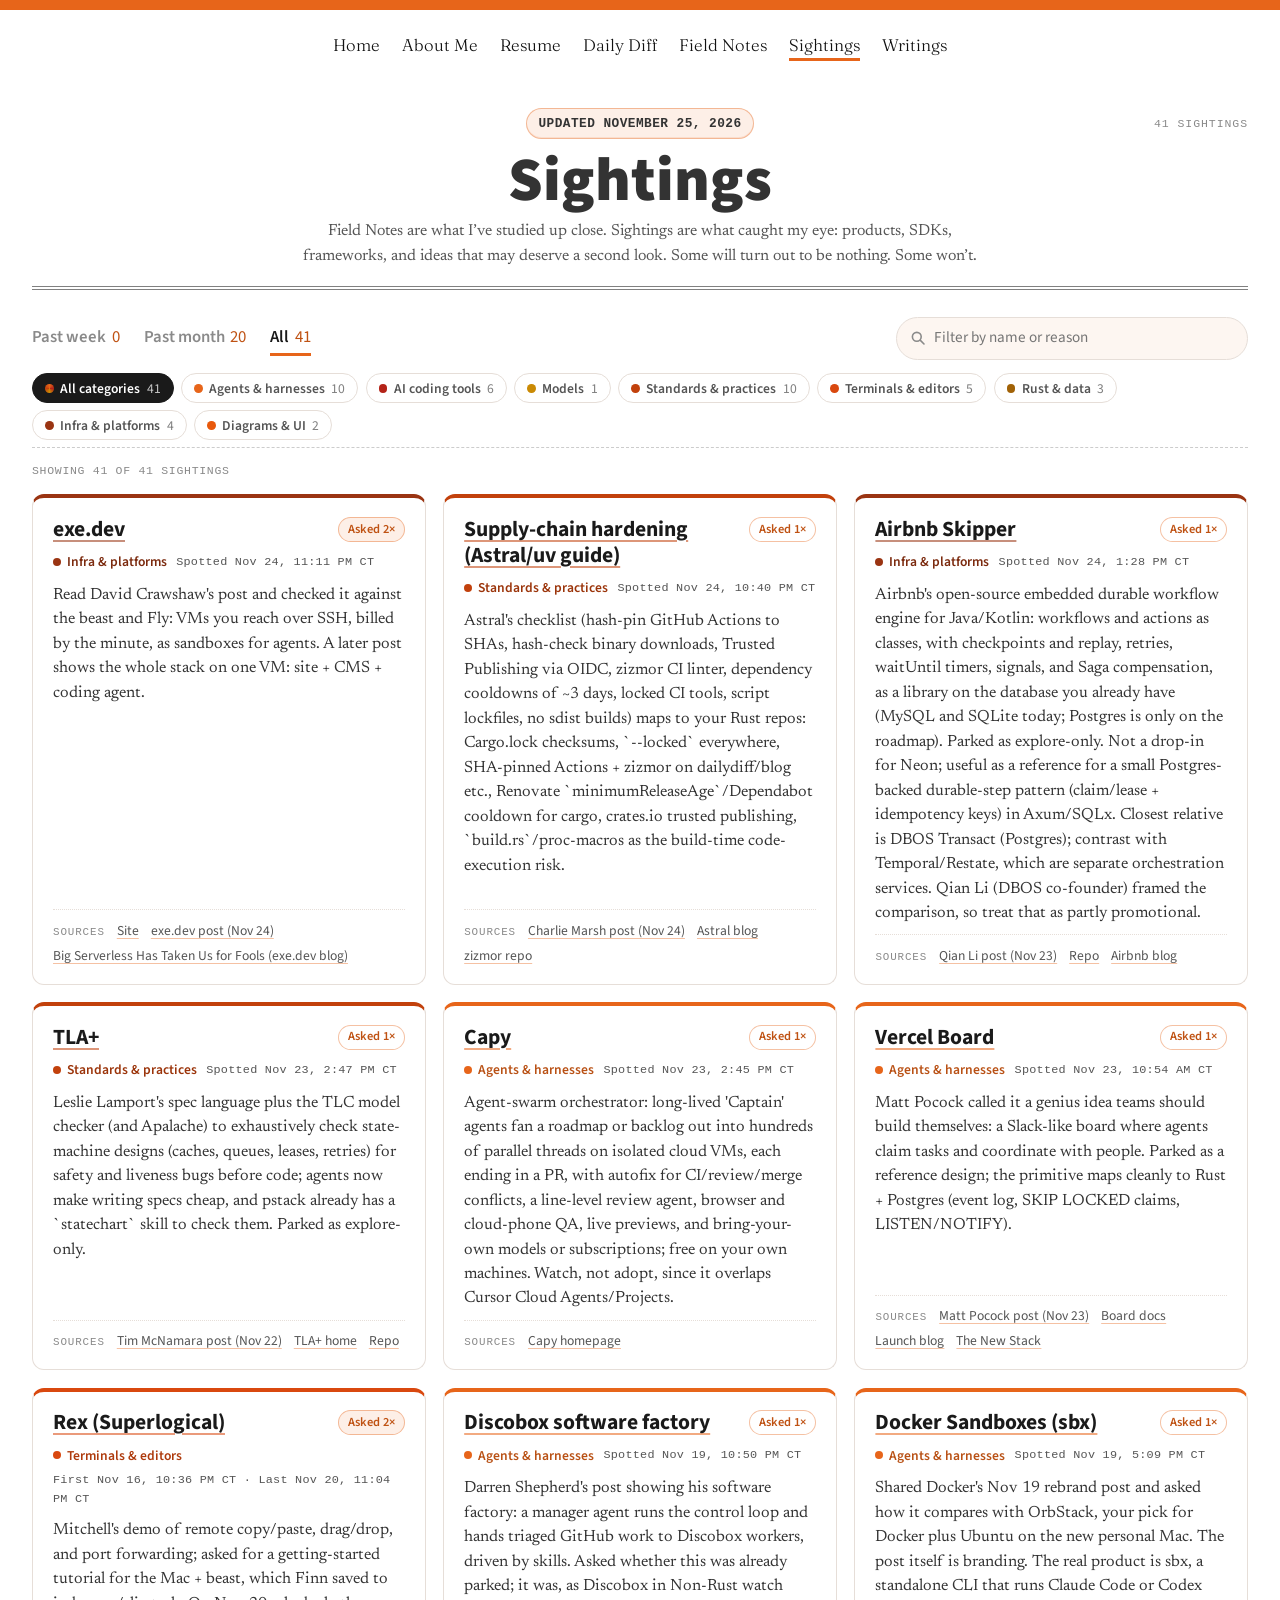
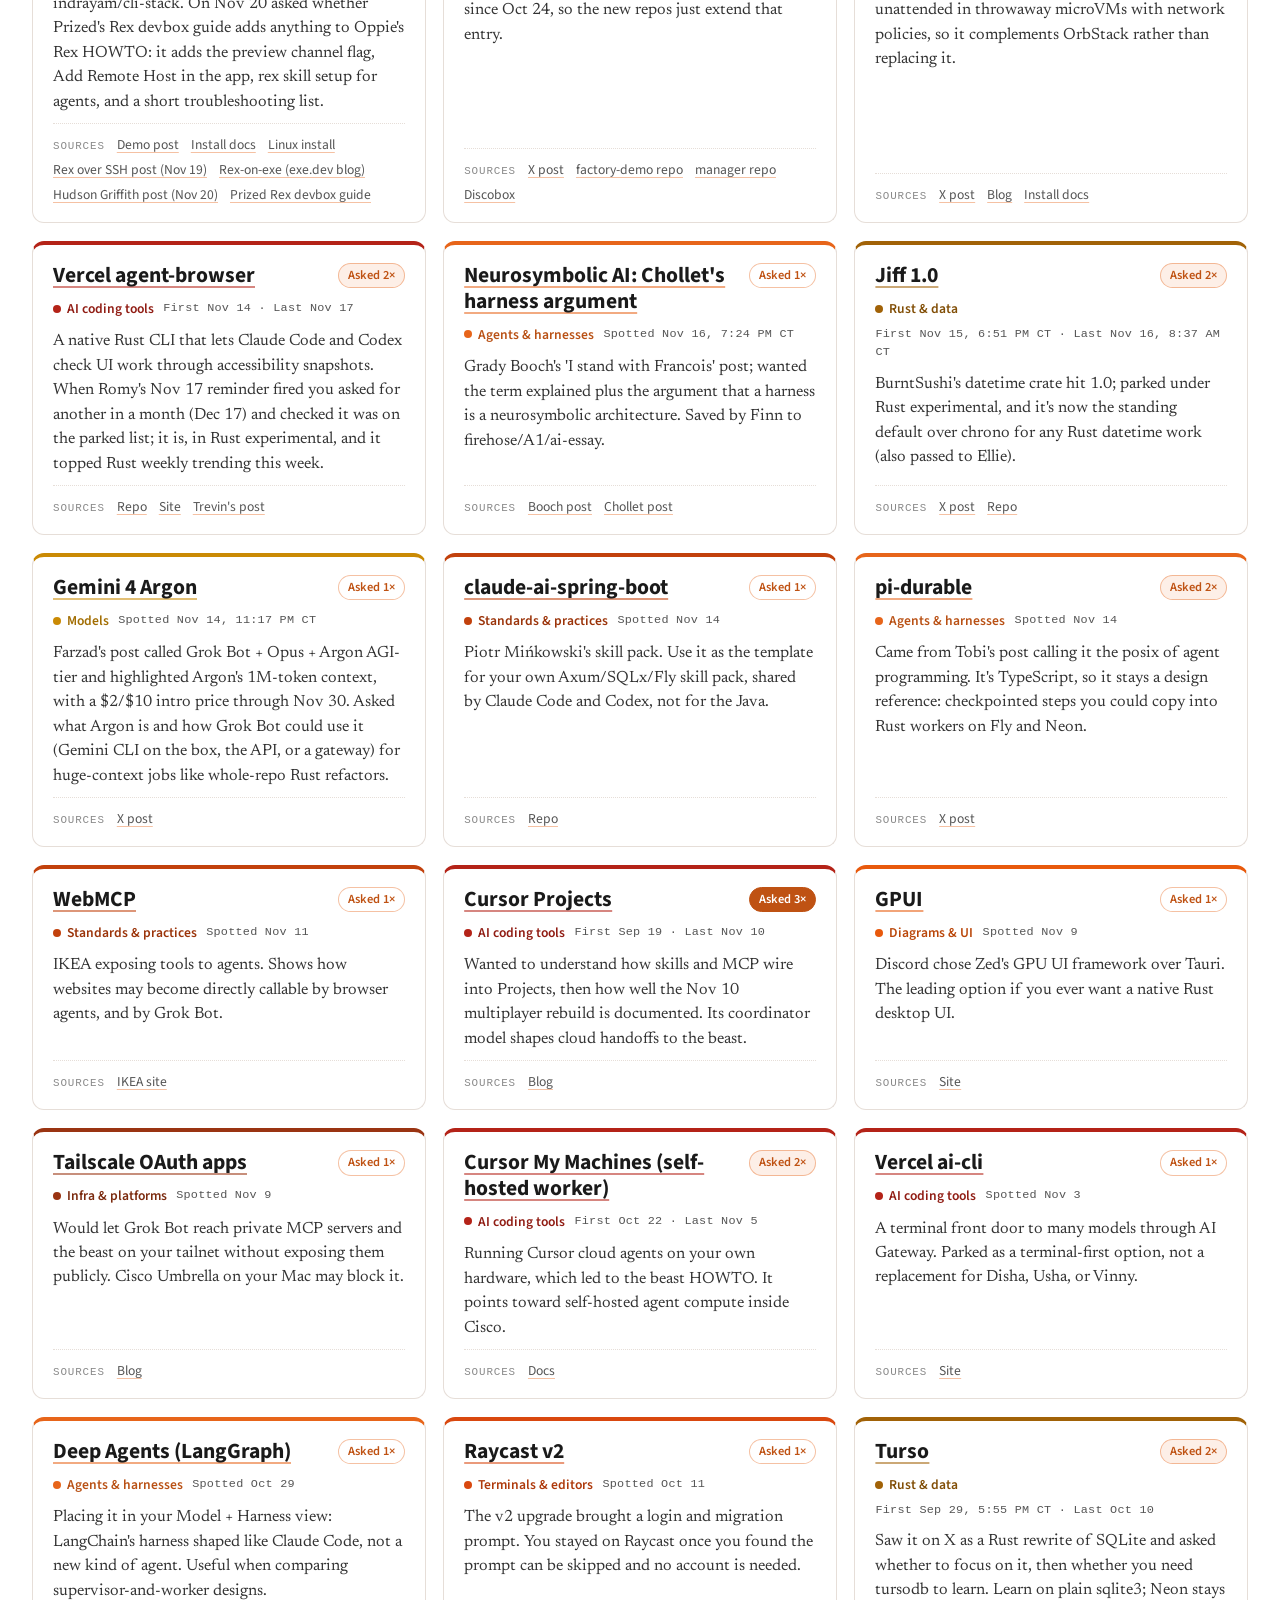
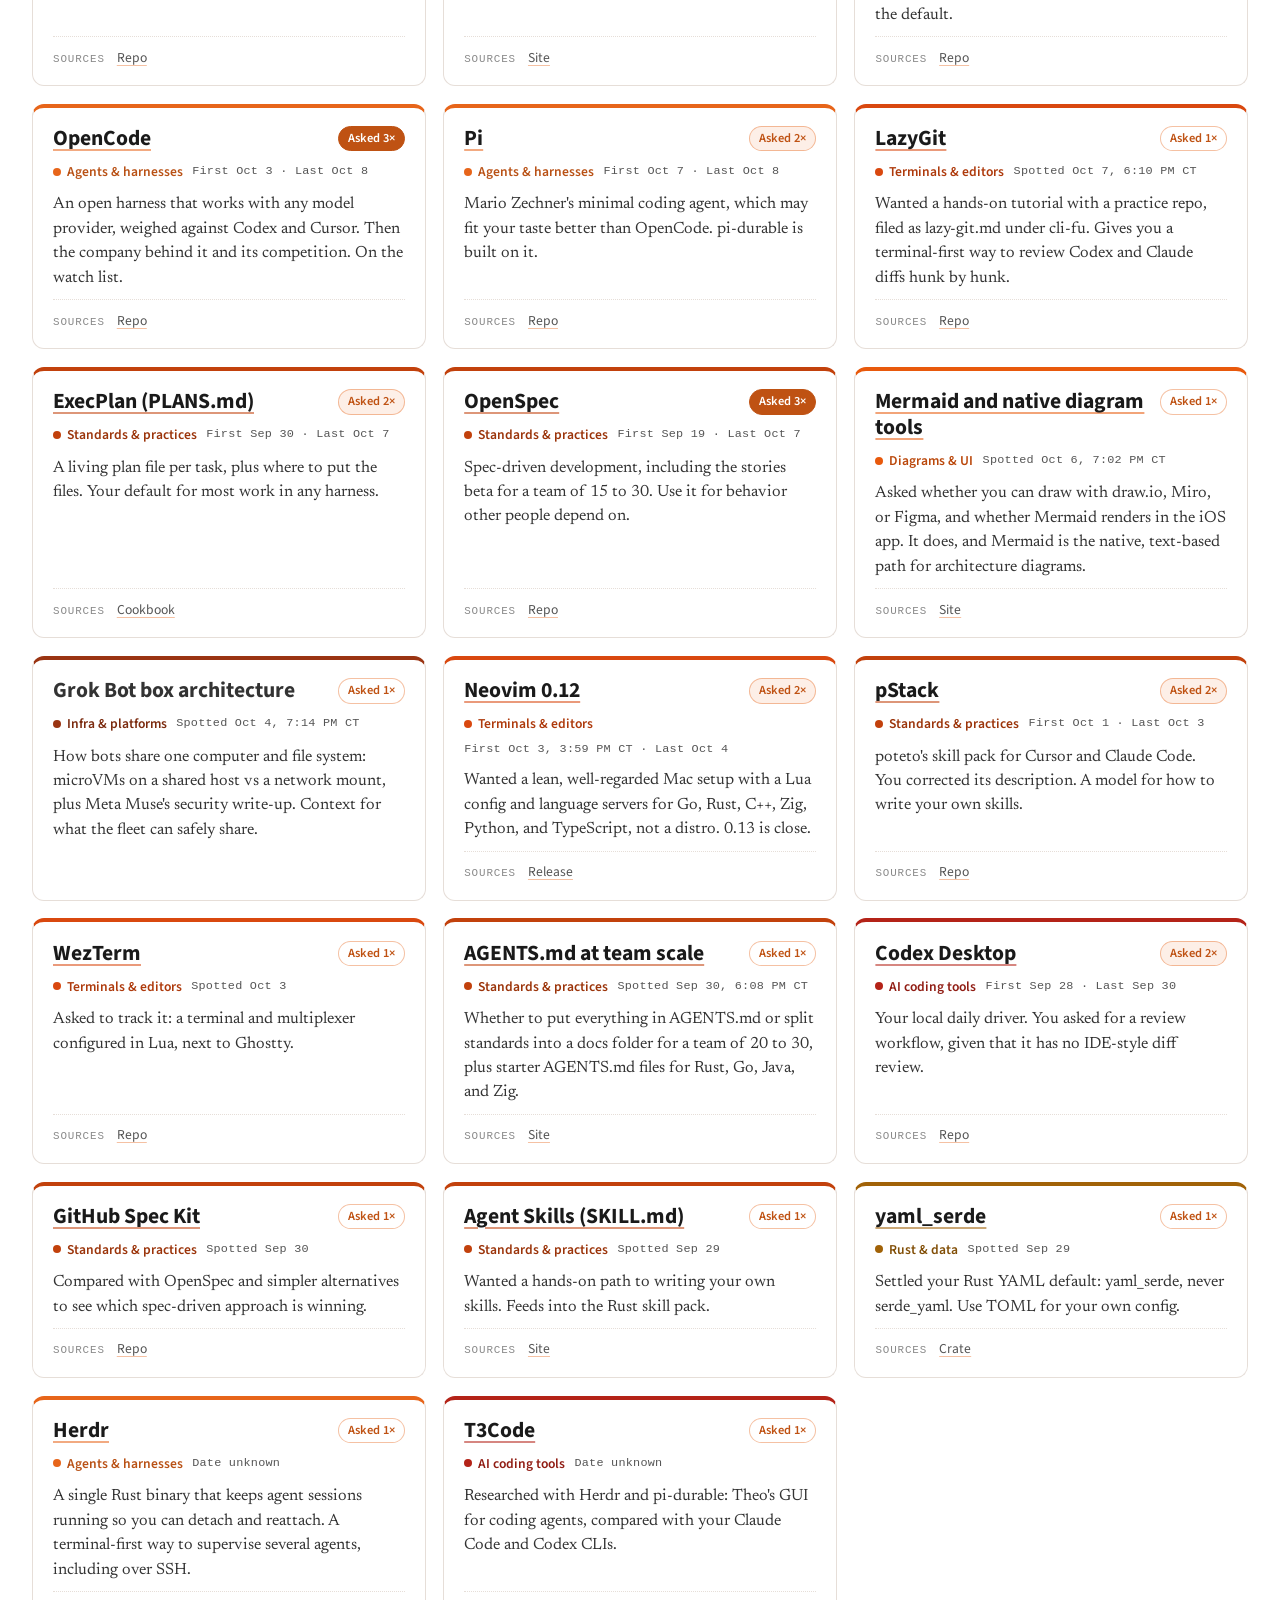
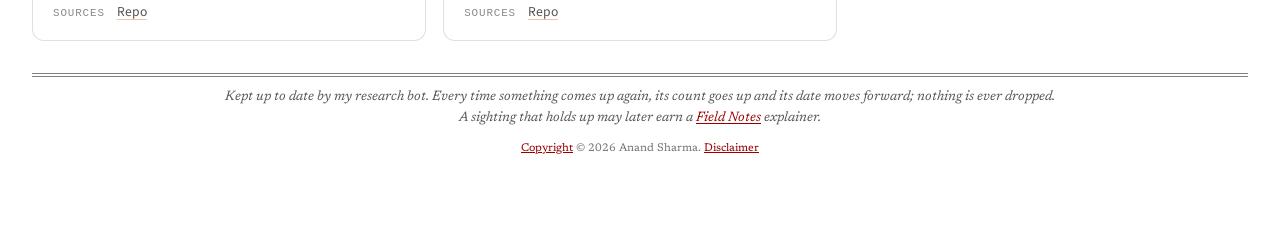
==== commit 5c4cfc00: "Remove decorative "Field log" label from the masthead Co-Authored-By: Claude Opus 5.5 <noreply@anthr" ====
--- a/index.html
+++ b/index.html
@@ -11,9 +11,14 @@
   <meta property="og:description" content="New products, SDKs, frameworks, and ideas that caught my eye and may deserve a second look.">
   <meta property="og:url" content="https://sightings.indrayam.com/">
   <meta property="og:site_name" content="Sightings">
-  <meta name="twitter:card" content="summary">
+  <meta property="og:image" content="https://sightings.indrayam.com/images/og-sightings.png">
+  <meta property="og:image:width" content="1200">
+  <meta property="og:image:height" content="630">
+  <meta property="og:image:alt" content="Sightings: tech worth a second look, with an orange radar sweep.">
+  <meta name="twitter:card" content="summary_large_image">
   <meta name="twitter:title" content="Sightings | Anand Sharma">
   <meta name="twitter:description" content="New products, SDKs, frameworks, and ideas that caught my eye and may deserve a second look.">
+  <meta name="twitter:image" content="https://sightings.indrayam.com/images/og-sightings.png">
   <link rel="icon" href="/favicon.ico" sizes="any">
   <link rel="apple-touch-icon" href="/apple-touch-icon.png">
   <meta name="theme-color" content="#e7651a">
@@ -42,7 +47,7 @@
     <main class="sheet">
       <header class="masthead">
         <div class="masthead-eyebrow">
-          <span class="masthead-eyebrow-left">Field log</span>
+          <span class="masthead-eyebrow-left"></span>
           <div class="masthead-date-wrap">
             <time id="masthead-updated" datetime="">Loading…</time>
           </div>
--- a/styles.css
+++ b/styles.css
@@ -587,6 +587,73 @@
   color: var(--ink-soft);
 }
 
+/* 404 page */
+.error-page {
+  max-width: 44rem;
+  text-align: center;
+  padding-top: 1.5rem;
+}
+
+.error-radar {
+  display: block;
+  margin: 0 auto 0.5rem;
+}
+
+.error-sweep {
+  transform-origin: 120px 120px;
+  animation: sweep 4s linear infinite;
+}
+
+@keyframes sweep {
+  to {
+    transform: rotate(360deg);
+  }
+}
+
+.error-code-label {
+  margin: 0;
+  font-family: var(--font-mono);
+  font-size: 0.85rem;
+  font-weight: 700;
+  letter-spacing: 0.3em;
+  color: var(--accent-strong);
+}
+
+.error-terminal {
+  display: inline-block;
+  margin: 1.5rem auto 0;
+  padding: 0.9rem 1.2rem;
+  max-width: 100%;
+  white-space: pre-wrap;
+  overflow-wrap: anywhere;
+  text-align: left;
+  font-family: var(--font-mono);
+  font-size: 0.85rem;
+  line-height: 1.6;
+  color: var(--ink);
+  background: var(--bg-warm);
+  border: 1px solid var(--accent-line);
+  border-left: 4px solid var(--accent);
+  border-radius: 8px;
+}
+
+.error-back {
+  margin: 1.5rem 0 2rem;
+  font-family: var(--font-display);
+  font-size: 1.05rem;
+  font-weight: 600;
+}
+
+.error-back a {
+  color: var(--accent-strong);
+  text-decoration-color: var(--accent-line);
+  text-underline-offset: 4px;
+}
+
+.error-back a:hover {
+  text-decoration-color: var(--accent);
+}
+
 @media (max-width: 640px) {
   .masthead-eyebrow {
     grid-template-columns: 1fr;
@@ -630,4 +697,8 @@
     transition: none;
     transform: none;
   }
-}
+
+  .error-sweep {
+    animation: none;
+  }
+}
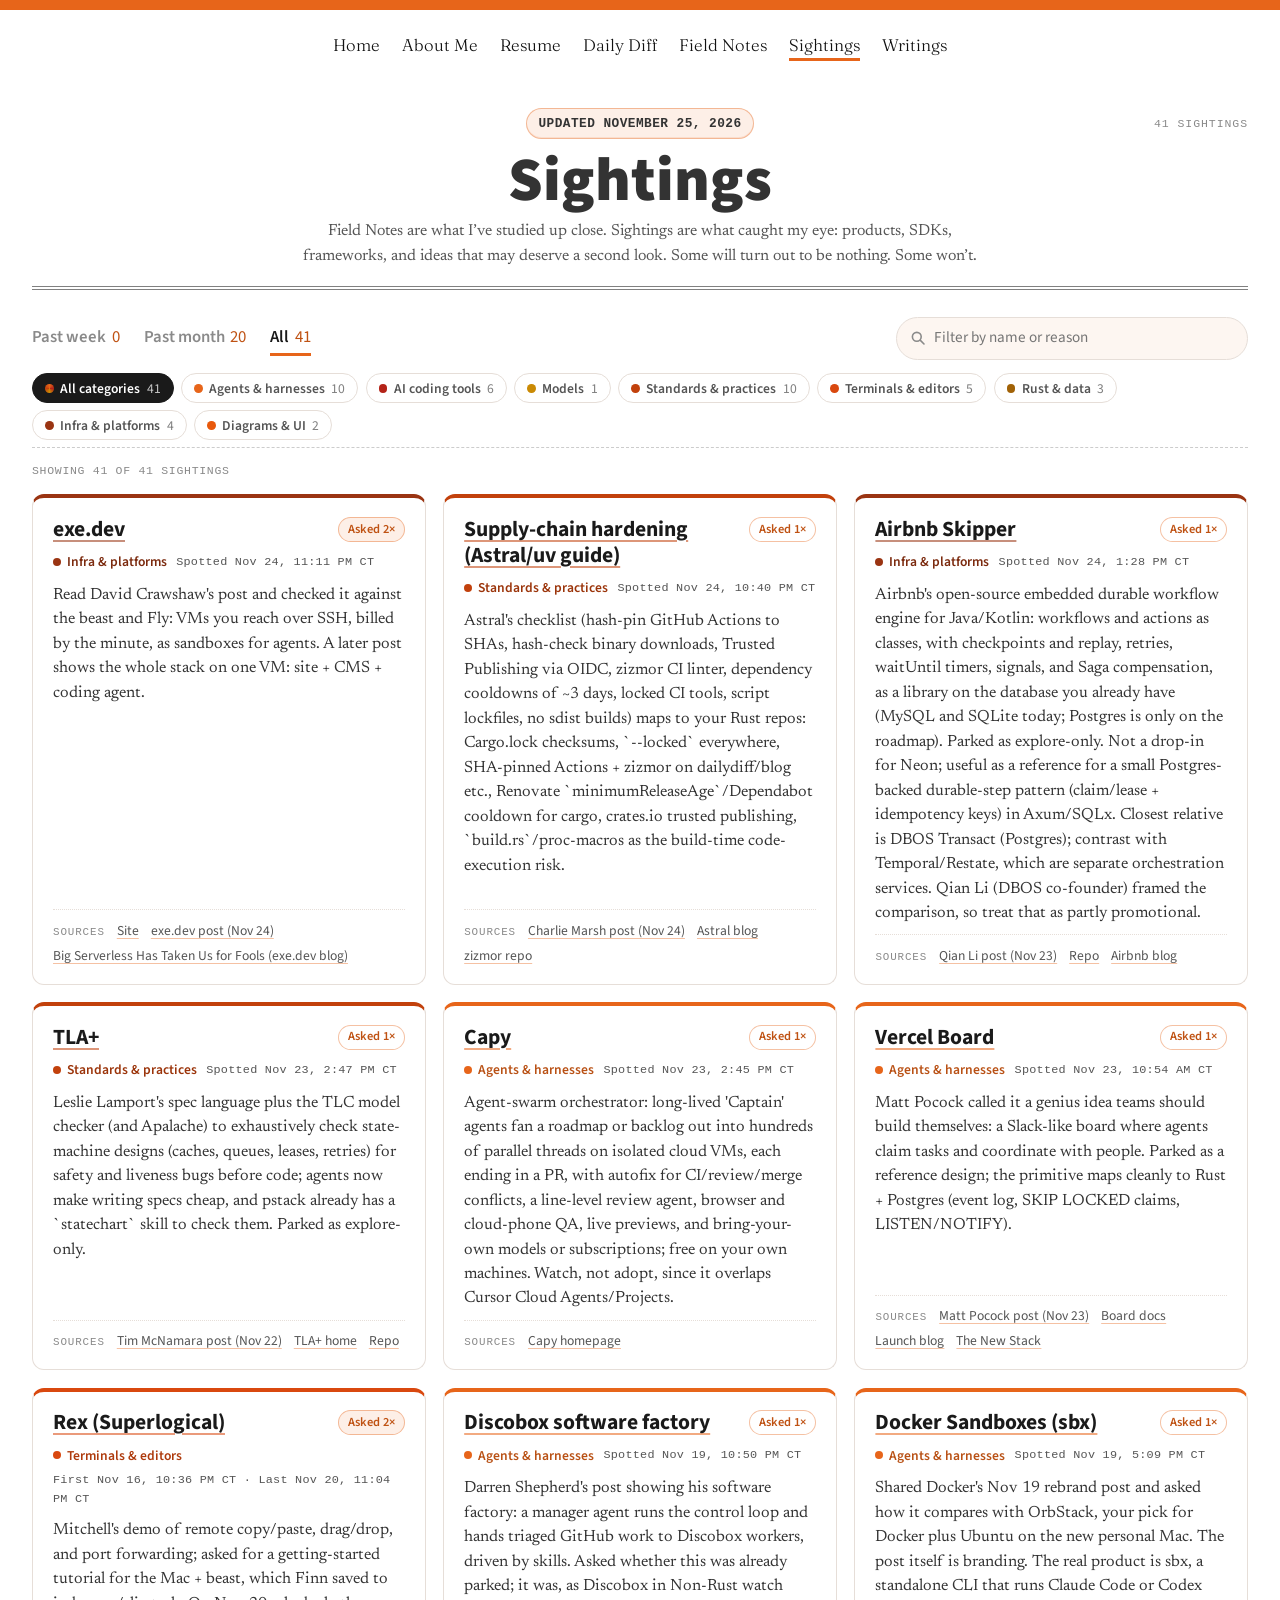
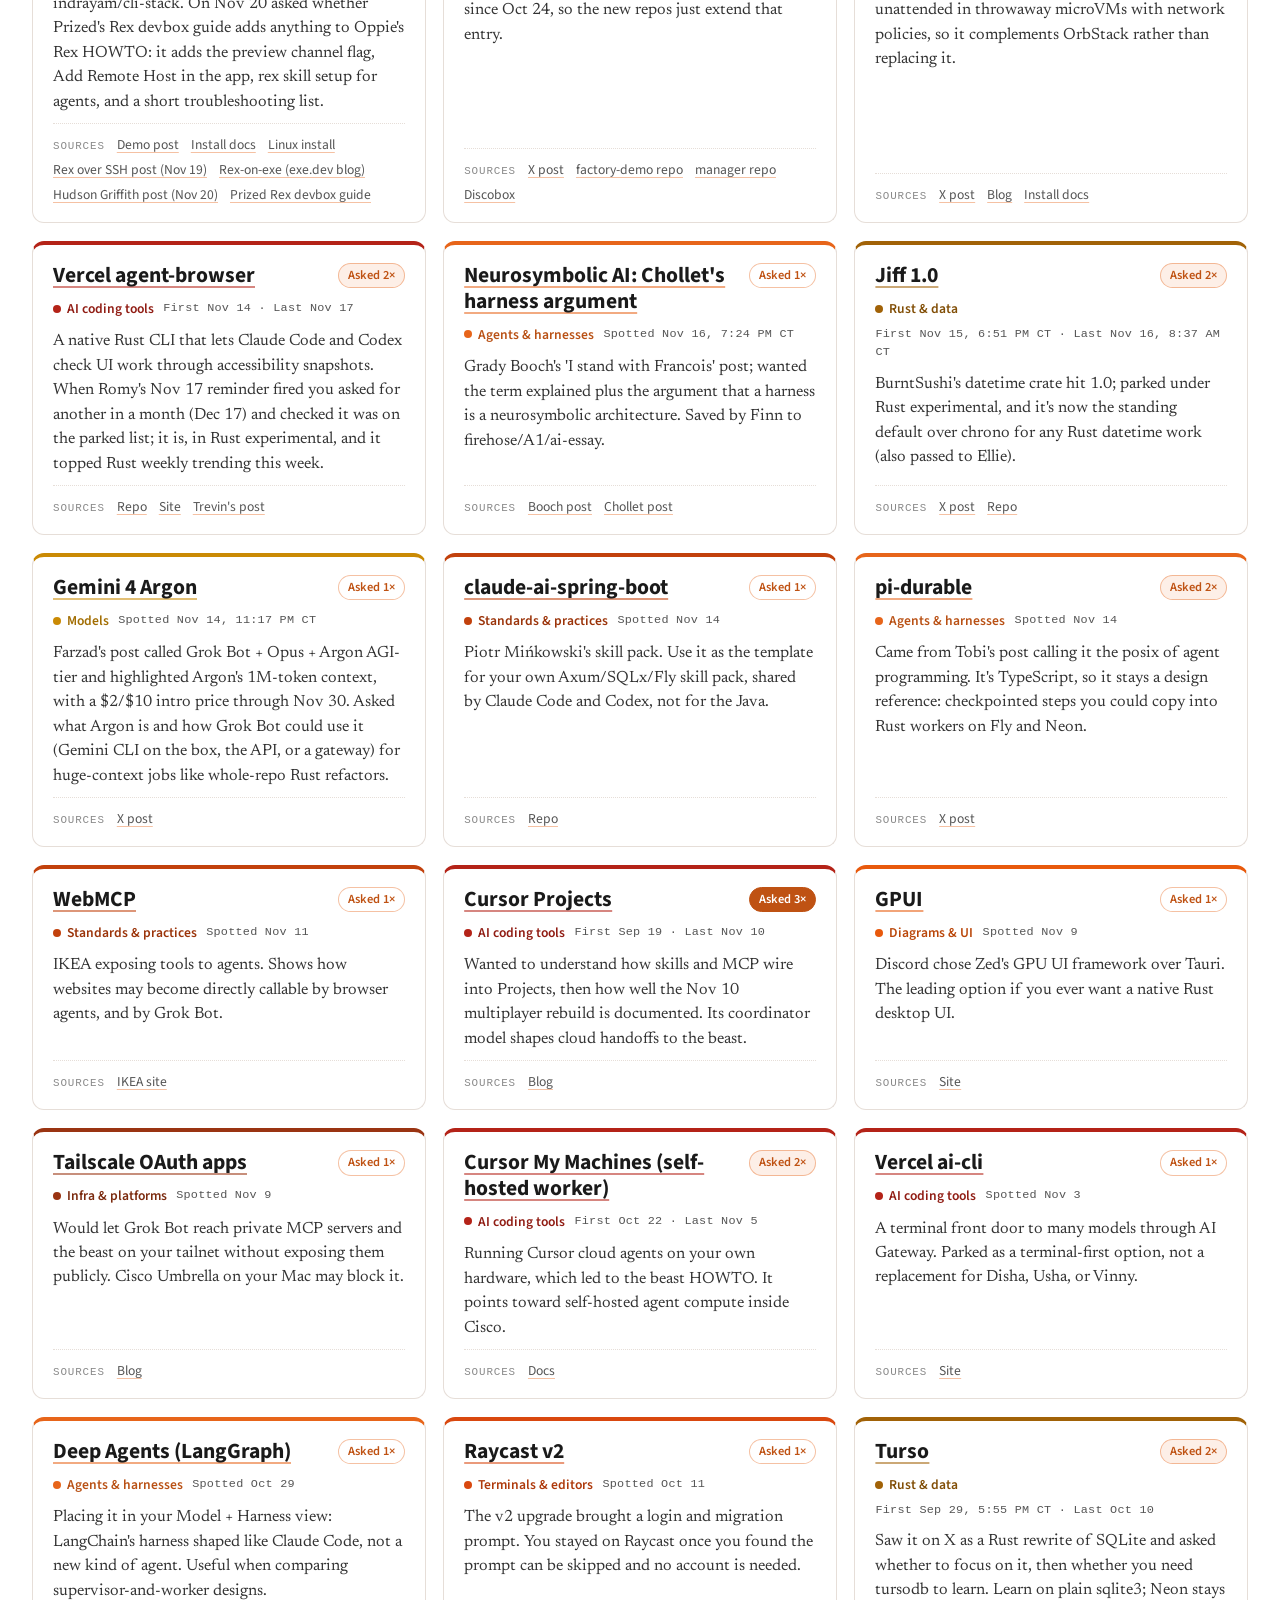
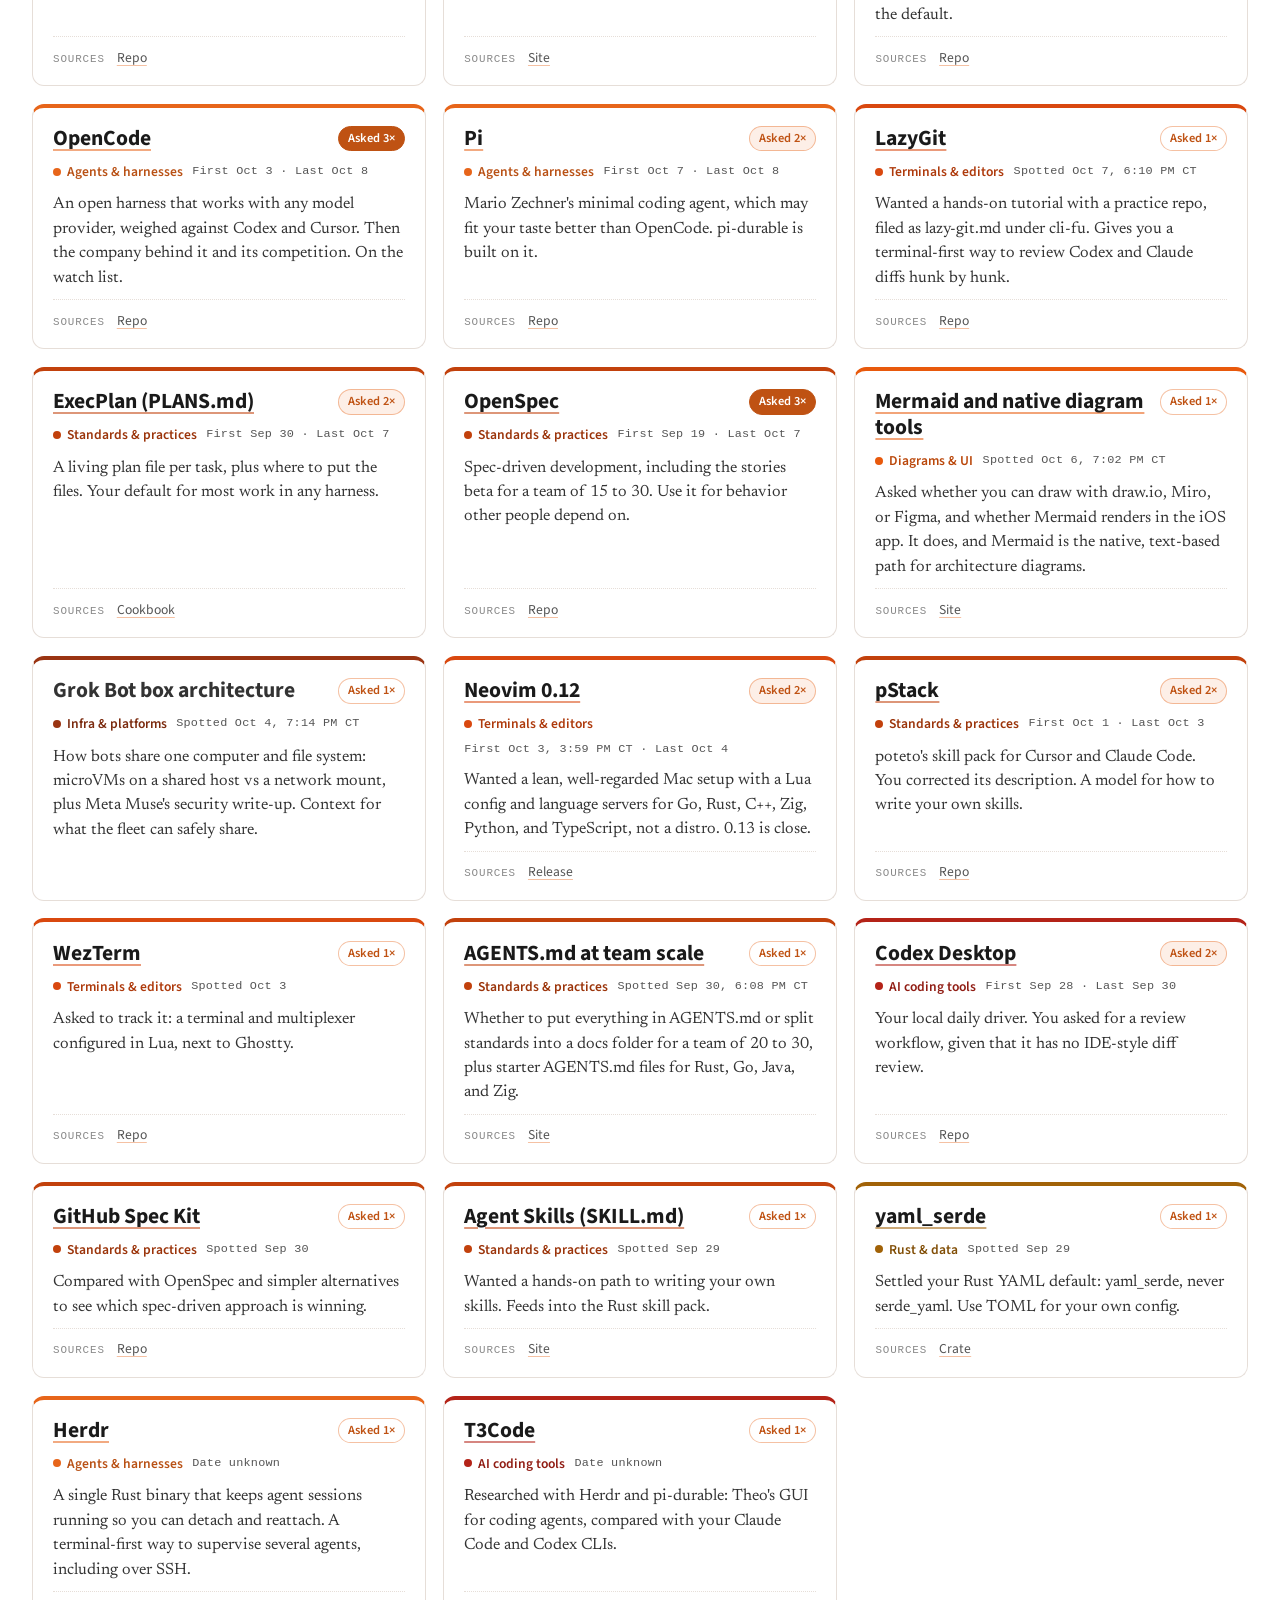
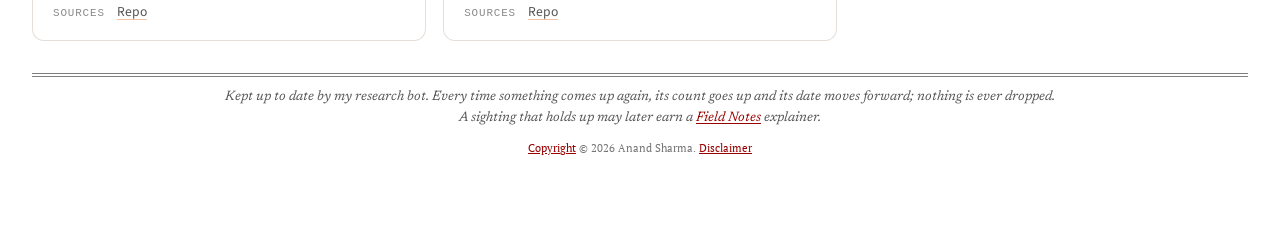
==== commit cf2dc7c5: "Match the shared footer: PT Serif with dark-red links Co-Authored-By: Claude Opus 5.5 <noreply@anthr" ====
--- a/index.html
+++ b/index.html
@@ -24,7 +24,7 @@
   <meta name="theme-color" content="#e7651a">
   <link rel="preconnect" href="https://fonts.googleapis.com">
   <link rel="preconnect" href="https://fonts.gstatic.com" crossorigin>
-  <link rel="stylesheet" href="https://fonts.googleapis.com/css2?family=Fraunces:opsz,wght@9..144,300&amp;family=Newsreader:ital,opsz,wght@0,6..72,400;0,6..72,600;1,6..72,400&amp;family=Source+Sans+Pro:wght@400;600;700;900&amp;display=swap">
+  <link rel="stylesheet" href="https://fonts.googleapis.com/css2?family=Fraunces:opsz,wght@9..144,300&amp;family=Newsreader:ital,opsz,wght@0,6..72,400;0,6..72,600;1,6..72,400&amp;family=PT+Serif&amp;family=Source+Sans+Pro:wght@400;600;700;900&amp;display=swap">
   <link rel="stylesheet" href="./styles.css">
   <link rel="preload" href="./asked-about.json" as="fetch" crossorigin>
 </head>
--- a/styles.css
+++ b/styles.css
@@ -111,7 +111,7 @@
 }
 
 .copyright {
-  font-family: var(--font-body);
+  font-family: "PT Serif", Georgia, "Times New Roman", serif; /* the footer matches the other sites */
   font-size: 0.6875rem;
   margin-top: 5px;
   text-align: center;
